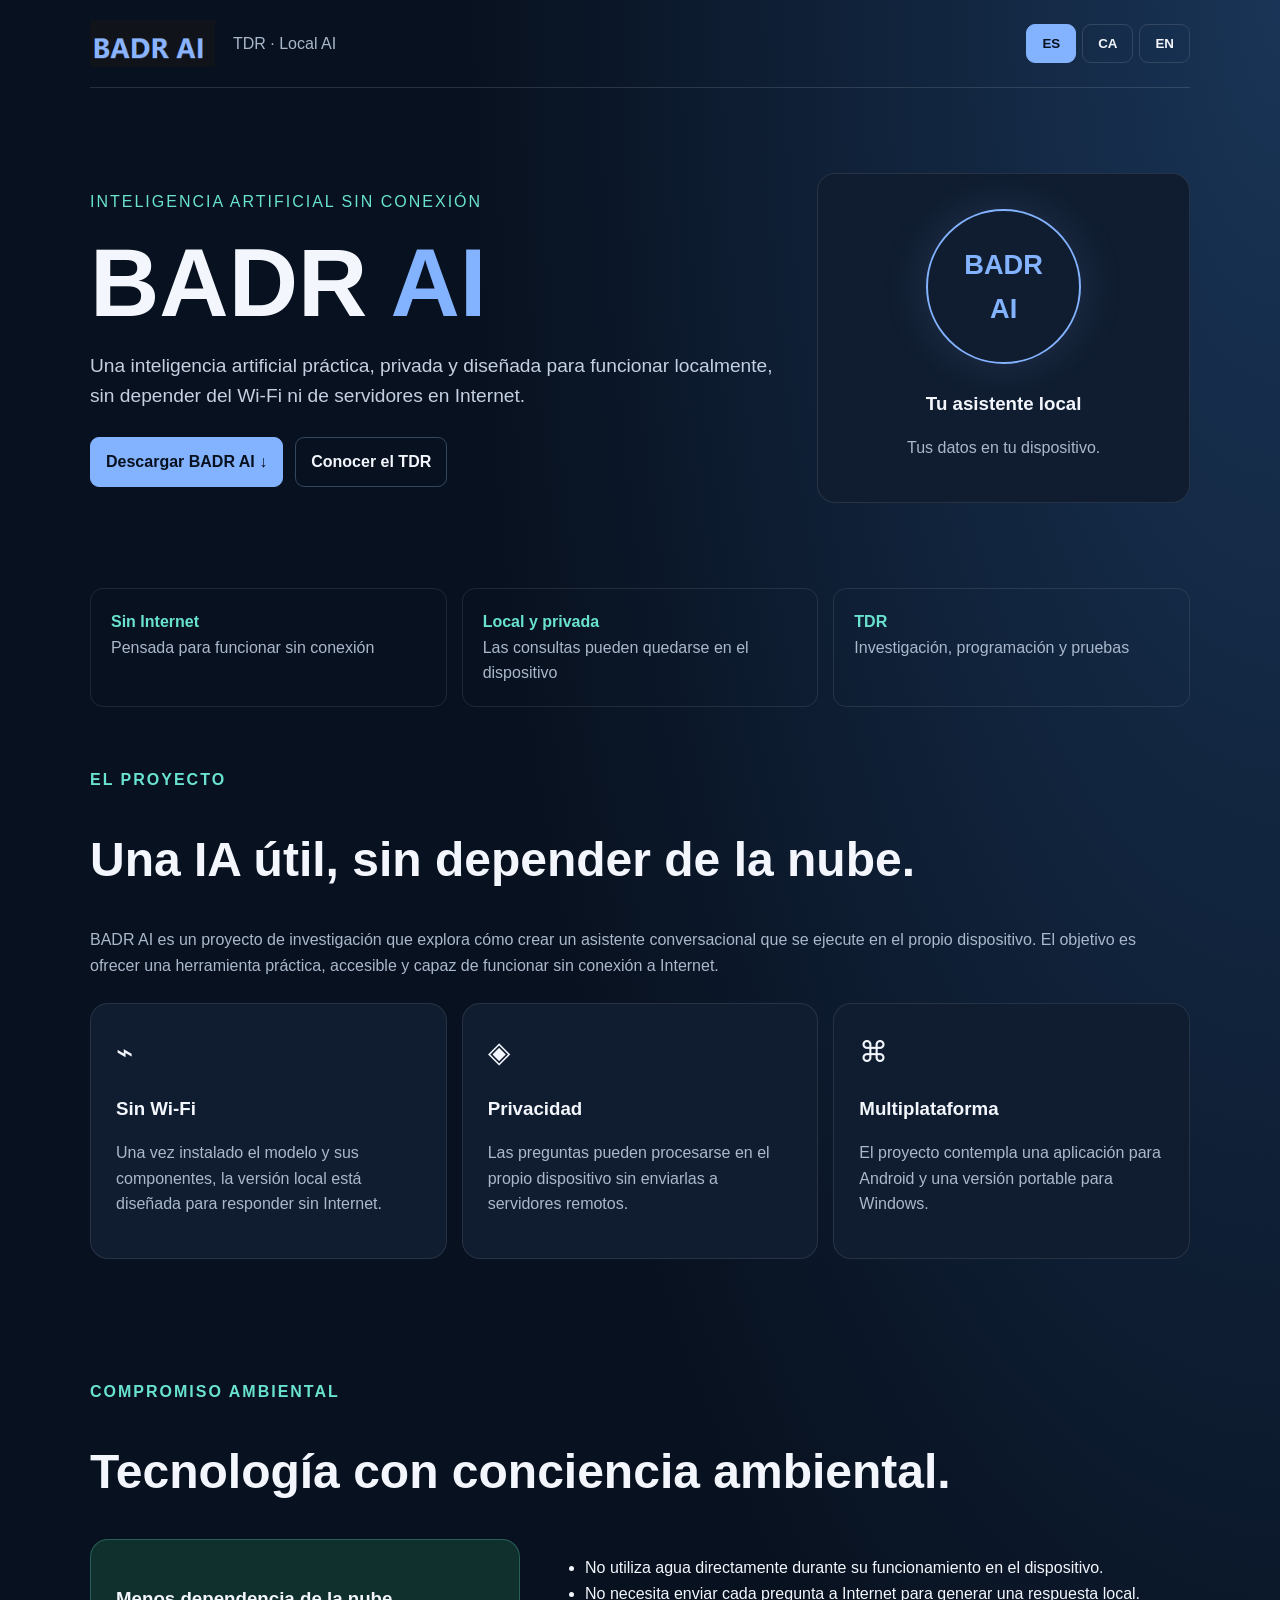
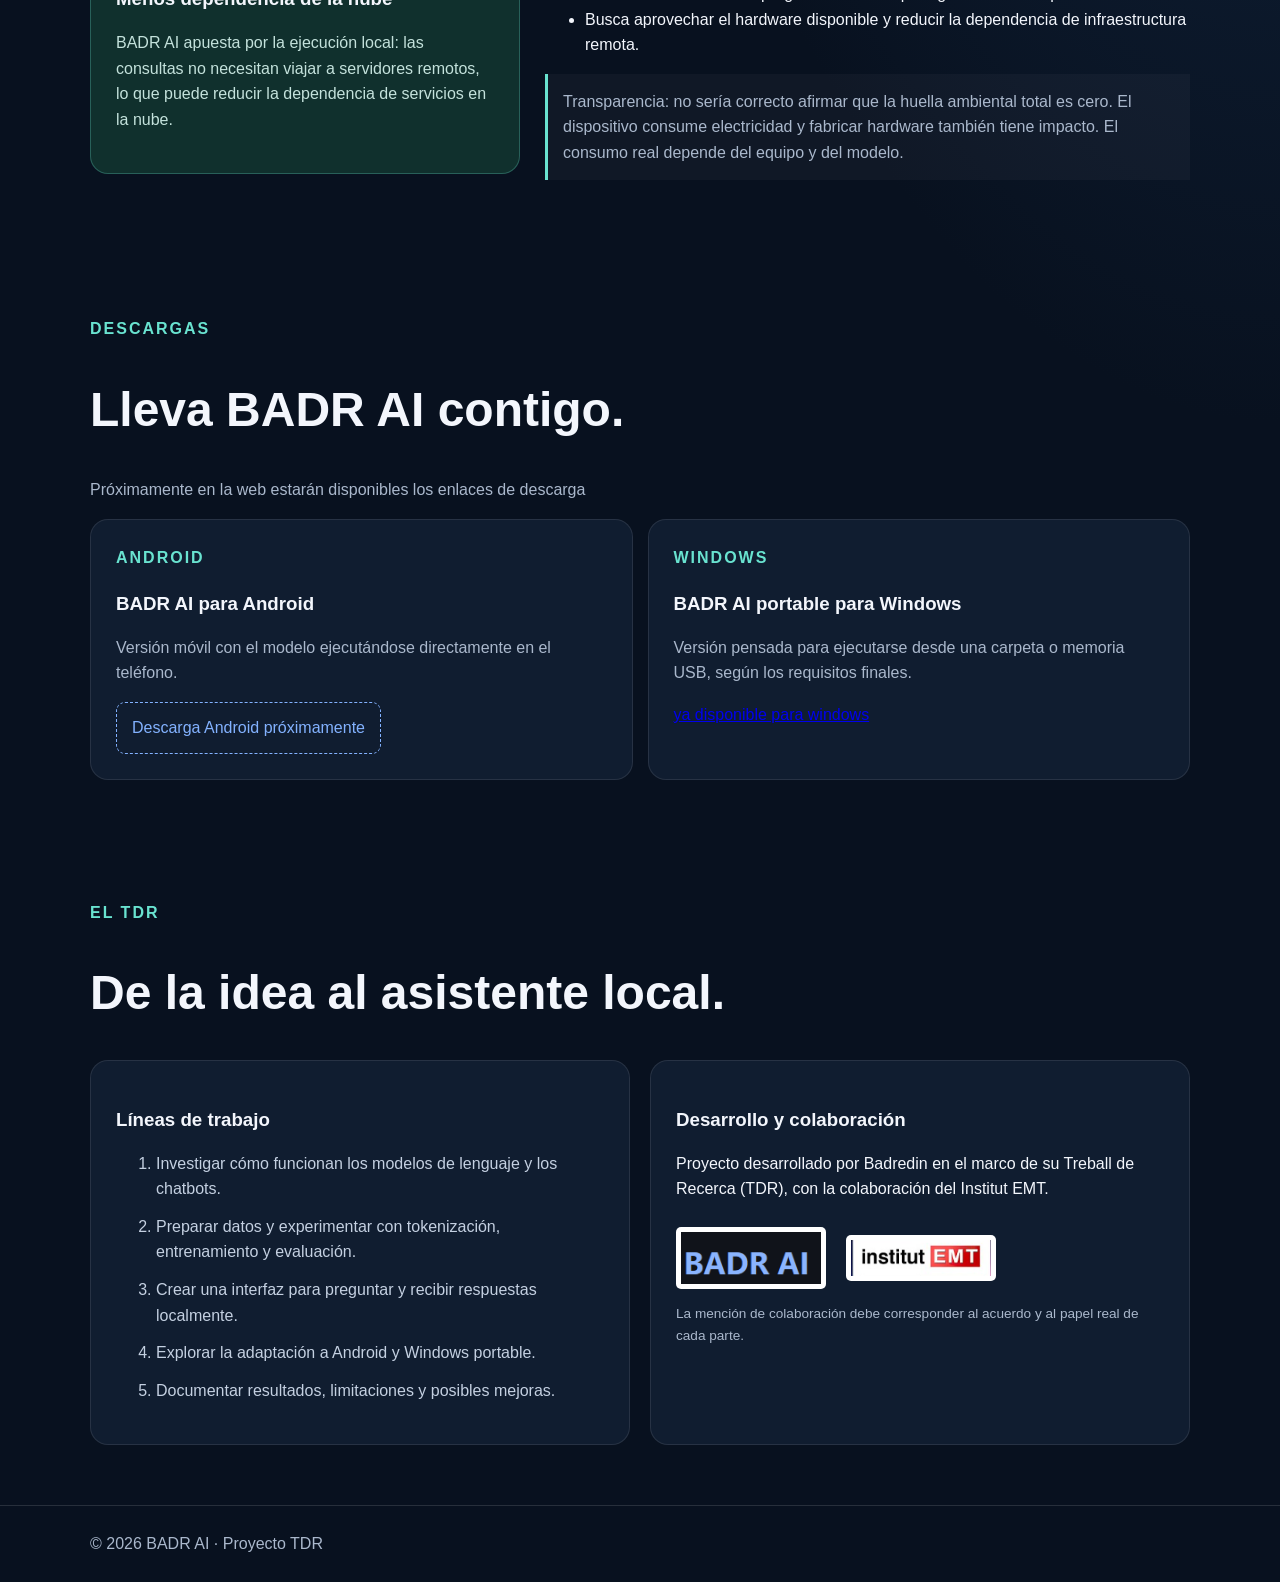
==== index.html @ fb25df36 "Update index.html" ====
<!DOCTYPE html>
<html lang="es">
<head>
<meta charset="UTF-8">
<meta name="viewport" content="width=device-width, initial-scale=1.0">
<title>BADR AI | Inteligencia artificial local</title>
<style>
:root {
  --bg: #08111f;
  --panel: #101d30;
  --blue: #83b2ff;
  --cyan: #69e3d0;
  --text: #f3f6fc;
  --muted: #aab8cc;
}
* { box-sizing: border-box; }
html { scroll-behavior: smooth; }
body {
  margin: 0;
  background: radial-gradient(ellipse at top right,#193456,transparent 45%),var(--bg);
  color: var(--text);
  font-family: Arial, Helvetica, sans-serif;
  line-height: 1.6;
}
.wrap { width: min(1100px,92%); margin: auto; }
header {
  display: flex; justify-content: space-between; align-items: center;
  padding: 20px 0; border-bottom: 1px solid #ffffff20;
}
.logo { display: flex; align-items: center; gap: 18px; }
.logo img { max-width: 125px; max-height: 55px; object-fit: contain; }
.languages { display: flex; gap: 6px; }
button, .btn {
  padding: 11px 15px; border-radius: 9px; cursor: pointer;
  border: 1px solid #344761; background: transparent;
  color: var(--text); font-weight: bold; text-decoration: none;
}
.languages button.active, .btn.primary {
  background: var(--blue); color: #08111f; border-color: var(--blue);
}
.hero {
  min-height: 500px; display: grid; grid-template-columns: 1.3fr .7fr;
  gap: 35px; align-items: center; padding: 65px 0;
}
.eyebrow { color: var(--cyan); text-transform: uppercase; letter-spacing: 2px; }
h1 { font-size: clamp(3.5rem,8vw,6rem); line-height: 1; margin: 20px 0; }
h1 span { color: var(--blue); }
h2 { font-size: clamp(2rem,4vw,3rem); line-height: 1.15; }
h3 { margin-bottom: 10px; }
.lead { font-size: 1.2rem; color: #c4d0e1; }
.actions { display: flex; gap: 12px; flex-wrap: wrap; margin-top: 25px; }
.hero-card, .card, .download, .project-box {
  background: var(--panel); border: 1px solid #ffffff18;
  border-radius: 18px; padding: 25px;
}
.hero-card { text-align: center; }
.orbit {
  width: 155px; height: 155px; margin: 10px auto 25px;
  border: 2px solid var(--blue); border-radius: 50%;
  display: grid; place-items: center; color: var(--blue);
  font-size: 1.7rem; font-weight: bold;
  box-shadow: 0 0 45px #83b2ff25;
}
.stats, .cards, .downloads {
  display: grid; grid-template-columns: repeat(3,1fr); gap: 15px;
}
.stat { padding: 20px; border: 1px solid #ffffff18; border-radius: 13px; }
.stat strong { display: block; color: var(--cyan); }
.stat span, .muted, .card p, .download p { color: var(--muted); }
section { padding: 60px 0; }
.kicker { color: var(--cyan); font-weight: bold; letter-spacing: 2px; text-transform: uppercase; }
.cards { grid-template-columns: repeat(3,1fr); margin-top: 25px; }
.icon { font-size: 1.8rem; }
.eco {
  display: grid; grid-template-columns: .8fr 1.2fr;
  gap: 25px; align-items: start;
}
.eco-highlight {
  background: #10302d; border: 1px solid #69e3d044;
  border-radius: 18px; padding: 25px;
}
.eco-highlight p { color: #c4e2dc; }
.eco-list li { margin: 13px 0; }
.note {
  padding: 15px; border-left: 3px solid var(--cyan);
  background: #ffffff08; color: var(--muted);
}
.downloads { grid-template-columns: repeat(2,1fr); }
.download .platform { color: var(--cyan); font-weight: bold; letter-spacing: 2px; }
.download-link {
  display: inline-block; padding: 12px 15px; border-radius: 9px;
  color: var(--blue); border: 1px dashed var(--blue); text-decoration: none;
}
.project { display: grid; grid-template-columns: 1fr 1fr; gap: 20px; }
.steps li { margin: 12px 0; color: #c4d0e1; }
.partners { display: flex; align-items: center; gap: 20px; flex-wrap: wrap; margin-top: 25px; }
.partners img { max-width: 150px; max-height: 65px; object-fit: contain; background: white; padding: 5px; border-radius: 5px; }
footer { border-top: 1px solid #ffffff20; padding: 25px 0; color: var(--muted); }
@media(max-width:750px) {
  header { align-items: flex-start; flex-direction: column; gap: 18px; }
  .hero, .eco, .project { grid-template-columns: 1fr; }
  .stats, .cards, .downloads { grid-template-columns: 1fr; }
  .hero { padding: 45px 0; }
}
</style>
</head>

<body>
<header class="wrap">
  <div class="logo">
    <!-- Guarda tu logo como logo-badr.png -->
    <img src="logo-badr.png" alt="BADR AI">
    <span class="muted">TDR · Local AI</span>
  </div>
  <nav class="languages">
    <button class="active" onclick="setLanguage('es')">ES</button>
    <button onclick="setLanguage('ca')">CA</button>
    <button onclick="setLanguage('en')">EN</button>
  </nav>
</header>

<main>
<div class="wrap">
  <section class="hero">
    <div>
      <div class="eyebrow" data-es="Inteligencia artificial sin conexión"
        data-ca="Intel·ligència artificial sense connexió"
        data-en="Artificial intelligence, offline">
        Inteligencia artificial sin conexión
      </div>
      <h1>BADR <span>AI</span></h1>
      <p class="lead"
        data-es="Una inteligencia artificial práctica, privada y diseñada para funcionar localmente, sin depender del Wi-Fi ni de servidores en Internet."
        data-ca="Una intel·ligència artificial pràctica i privada, dissenyada per funcionar localment, sense dependre del Wi-Fi ni de servidors a Internet."
        data-en="A practical, privacy-minded AI designed to run locally, without relying on Wi-Fi or internet servers.">
        Una inteligencia artificial práctica, privada y diseñada para funcionar localmente, sin depender del Wi-Fi ni de servidores en Internet.
      </p>
      <div class="actions">
        <a class="btn primary" href="#downloads" data-es="Descargar BADR AI ↓" data-ca="Descarregar BADR AI ↓" data-en="Get BADR AI ↓">Descargar BADR AI ↓</a>
        <a class="btn" href="#project" data-es="Conocer el TDR" data-ca="Conèixer el TDR" data-en="About the project">Conocer el TDR</a>
      </div>
    </div>
    <div class="hero-card">
      <div class="orbit">BADR<br>AI</div>
      <h3 data-es="Tu asistente local" data-ca="El teu assistent local" data-en="Your local assistant">Tu asistente local</h3>
      <p class="muted" data-es="Tus datos en tu dispositivo." data-ca="Les teves dades al teu dispositiu." data-en="Your data stays on your device.">Tus datos en tu dispositivo.</p>
    </div>
  </section>

  <div class="stats">
    <div class="stat"><strong data-es="Sin Internet" data-ca="Sense Internet" data-en="No Internet">Sin Internet</strong><span data-es="Pensada para funcionar sin conexión" data-ca="Pensada per funcionar sense connexió" data-en="Designed for offline use">Pensada para funcionar sin conexión</span></div>
    <div class="stat"><strong data-es="Local y privada" data-ca="Local i privada" data-en="Local and private">Local y privada</strong><span data-es="Las consultas pueden quedarse en el dispositivo" data-ca="Les consultes poden quedar al dispositiu" data-en="Queries can stay on the device">Las consultas pueden quedarse en el dispositivo</span></div>
    <div class="stat"><strong>TDR</strong><span data-es="Investigación, programación y pruebas" data-ca="Recerca, programació i proves" data-en="Research, programming and testing">Investigación, programación y pruebas</span></div>
  </div>

  <section>
    <div class="kicker" data-es="El proyecto" data-ca="El projecte" data-en="The project">El proyecto</div>
    <h2 data-es="Una IA útil, sin depender de la nube." data-ca="Una IA útil, sense dependre del núvol." data-en="Useful AI, without depending on the cloud.">Una IA útil, sin depender de la nube.</h2>
    <p class="muted"
      data-es="BADR AI es un proyecto de investigación que explora cómo crear un asistente conversacional que se ejecute en el propio dispositivo. El objetivo es ofrecer una herramienta práctica, accesible y capaz de funcionar sin conexión a Internet."
      data-ca="BADR AI és un projecte de recerca que explora com crear un assistent conversacional que s'executi al mateix dispositiu. L'objectiu és oferir una eina pràctica, accessible i capaç de funcionar sense connexió a Internet."
      data-en="BADR AI is a research project exploring how to build a conversational assistant that runs on the device itself. The goal is to offer a practical, accessible tool that works offline.">
      BADR AI es un proyecto de investigación que explora cómo crear un asistente conversacional que se ejecute en el propio dispositivo. El objetivo es ofrecer una herramienta práctica, accesible y capaz de funcionar sin conexión a Internet.
    </p>
    <div class="cards">
      <article class="card">
        <div class="icon">⌁</div>
        <h3 data-es="Sin Wi-Fi" data-ca="Sense Wi-Fi" data-en="No Wi-Fi">Sin Wi-Fi</h3>
        <p data-es="Una vez instalado el modelo y sus componentes, la versión local está diseñada para responder sin Internet."
          data-ca="Un cop instal·lats el model i els components, la versió local està dissenyada per respondre sense Internet."
          data-en="Once the model and required components are installed, the local version is designed to answer without internet.">Una vez instalado el modelo y sus componentes, la versión local está diseñada para responder sin Internet.</p>
      </article>
      <article class="card">
        <div class="icon">◈</div>
        <h3 data-es="Privacidad" data-ca="Privacitat" data-en="Privacy">Privacidad</h3>
        <p data-es="Las preguntas pueden procesarse en el propio dispositivo sin enviarlas a servidores remotos."
          data-ca="Les preguntes es poden processar al mateix dispositiu sense enviar-les a servidors remots."
          data-en="Questions can be processed on the device without sending them to remote servers.">Las preguntas pueden procesarse en el propio dispositivo sin enviarlas a servidores remotos.</p>
      </article>
      <article class="card">
        <div class="icon">⌘</div>
        <h3 data-es="Multiplataforma" data-ca="Multiplataforma" data-en="Cross-platform">Multiplataforma</h3>
        <p data-es="El proyecto contempla una aplicación para Android y una versión portable para Windows."
          data-ca="El projecte preveu una aplicació per a Android i una versió portable per a Windows."
          data-en="The project plans an Android app and a portable Windows version.">El proyecto contempla una aplicación para Android y una versión portable para Windows.</p>
      </article>
    </div>
  </section>

  <section>
    <div class="kicker" data-es="Compromiso ambiental" data-ca="Compromís ambiental" data-en="Environmental commitment">Compromiso ambiental</div>
    <h2 data-es="Tecnología con conciencia ambiental." data-ca="Tecnologia amb consciència ambiental." data-en="Environmentally conscious technology.">Tecnología con conciencia ambiental.</h2>
    <div class="eco">
      <div class="eco-highlight">
        <h3 data-es="Menos dependencia de la nube" data-ca="Menys dependència del núvol" data-en="Less reliance on the cloud">Menos dependencia de la nube</h3>
        <p data-es="BADR AI apuesta por la ejecución local: las consultas no necesitan viajar a servidores remotos, lo que puede reducir la dependencia de servicios en la nube."
          data-ca="BADR AI aposta per l'execució local: les consultes no han de viatjar a servidors remots, fet que pot reduir la dependència dels serveis al núvol."
          data-en="BADR AI focuses on local execution: queries do not need to travel to remote servers, which may reduce reliance on cloud services.">BADR AI apuesta por la ejecución local: las consultas no necesitan viajar a servidores remotos, lo que puede reducir la dependencia de servicios en la nube.</p>
      </div>
      <div>
        <ul>
          <li data-es="No utiliza agua directamente durante su funcionamiento en el dispositivo."
            data-ca="No utilitza aigua directament durant el funcionament al dispositiu."
            data-en="It does not directly use water while running on the device.">No utiliza agua directamente durante su funcionamiento en el dispositivo.</li>
          <li data-es="No necesita enviar cada pregunta a Internet para generar una respuesta local."
            data-ca="No necessita enviar cada pregunta a Internet per generar una resposta local."
            data-en="It does not need to send every question over the internet to generate a local answer.">No necesita enviar cada pregunta a Internet para generar una respuesta local.</li>
          <li data-es="Busca aprovechar el hardware disponible y reducir la dependencia de infraestructura remota."
            data-ca="Busca aprofitar el maquinari disponible i reduir la dependència d'infraestructura remota."
            data-en="It aims to use available hardware and reduce reliance on remote infrastructure.">Busca aprovechar el hardware disponible y reducir la dependencia de infraestructura remota.</li>
        </ul>
        <p class="note"
          data-es="Transparencia: no sería correcto afirmar que la huella ambiental total es cero. El dispositivo consume electricidad y fabricar hardware también tiene impacto. El consumo real depende del equipo y del modelo."
          data-ca="Transparència: no seria correcte afirmar que la petjada ambiental total és zero. El dispositiu consumeix electricitat i fabricar maquinari també té impacte. El consum real depèn de l'equip i del model."
          data-en="Transparency: it would not be accurate to claim the total environmental footprint is zero. The device uses electricity, and hardware manufacturing also has an impact.">
          Transparencia: no sería correcto afirmar que la huella ambiental total es cero. El dispositivo consume electricidad y fabricar hardware también tiene impacto. El consumo real depende del equipo y del modelo.
        </p>
      </div>
    </div>
  </section>

  <section id="downloads">
    <div class="kicker" data-es="Descargas" data-ca="Descàrregues" data-en="Downloads">Descargas</div>
    <h2 data-es="Lleva BADR AI contigo." data-ca="Emporta't BADR AI." data-en="Take BADR AI with you.">Lleva BADR AI contigo.</h2>
    <p class="muted" data-es="Sustituye los enlaces de ejemplo por los enlaces reales cuando publiques las versiones."
      data-ca="Badr Ai proximament, no falta molt... esta a prop..."
      data-en="Badr Ai is coming, wait for it">Próximamente en la web estarán disponibles los enlaces de descarga</p>
    <div class="downloads">
      <article class="download">
        <div class="platform">ANDROID</div>
        <h3 data-es="BADR AI para Android" data-ca="BADR AI per a Android" data-en="BADR AI for Android">BADR AI para Android</h3>
        <p data-es="Versión móvil con el modelo ejecutándose directamente en el teléfono."
          data-ca="Versió mòbil amb el model executant-se directament al telèfon."
          data-en="Mobile version with the model running directly on the phone.">Versión móvil con el modelo ejecutándose directamente en el teléfono.</p>
        <!-- Sustituye # por el enlace real del APK -->
        <a class="download-link" href="#" onclick="return downloadPlaceholder(event)"
          data-es="Descarga Android próximamente" data-ca="Descàrrega Android pròximament" data-en="Android download coming soon">Descarga Android próximamente</a>
      </article>
      <article class="download">
        <div class="platform">WINDOWS</div>
        <h3 data-es="BADR AI portable para Windows" data-ca="BADR AI portable per a Windows" data-en="BADR AI portable for Windows">BADR AI portable para Windows</h3>
        <p data-es="Versión pensada para ejecutarse desde una carpeta o memoria USB, según los requisitos finales."
          data-ca="Versió pensada per executar-se des d'una carpeta o memòria USB, segons els requisits finals."
          data-en="Designed to run from a folder or USB drive, depending on the final requirements.">Versión pensada para ejecutarse desde una carpeta o memoria USB, según los requisitos finales.</p>
        <!-- Sustituye # por el enlace real del ZIP o ejecutable -->
        <a class="https://mega.nz/file/UmYSibaa#_Nz9xSkPd8VGq1O2no_pj-Ufb09JRTKcsdrppUGYj4I" href="#" onclick="return downloadPlaceholder(event)"
          data-es="Descarga Windows ya disponible" data-ca="Descàrrega Windows ja disponible" data-en="Windows download is now avalible">ya disponible para windows</a>
      </article>
    </div>
  </section>

  <section id="project">
    <div class="kicker" data-es="El TDR" data-ca="El TDR" data-en="The research project">El TDR</div>
    <h2 data-es="De la idea al asistente local." data-ca="De la idea a l'assistent local." data-en="From idea to local assistant.">De la idea al asistente local.</h2>
    <div class="project">
      <div class="project-box">
        <h3 data-es="Líneas de trabajo" data-ca="Línies de treball" data-en="Work areas">Líneas de trabajo</h3>
        <ol class="steps">
          <li data-es="Investigar cómo funcionan los modelos de lenguaje y los chatbots."
            data-ca="Investigar com funcionen els models de llenguatge i els xatbots."
            data-en="Research how language models and chatbots work.">Investigar cómo funcionan los modelos de lenguaje y los chatbots.</li>
          <li data-es="Preparar datos y experimentar con tokenización, entrenamiento y evaluación."
            data-ca="Preparar dades i experimentar amb tokenització, entrenament i avaluació."
            data-en="Prepare data and experiment with tokenisation, training and evaluation.">Preparar datos y experimentar con tokenización, entrenamiento y evaluación.</li>
          <li data-es="Crear una interfaz para preguntar y recibir respuestas localmente."
            data-ca="Crear una interfície per preguntar i rebre respostes localment."
            data-en="Build an interface for asking questions and receiving local responses.">Crear una interfaz para preguntar y recibir respuestas localmente.</li>
          <li data-es="Explorar la adaptación a Android y Windows portable."
            data-ca="Explorar l'adaptació a Android i Windows portable."
            data-en="Explore Android and portable Windows versions.">Explorar la adaptación a Android y Windows portable.</li>
          <li data-es="Documentar resultados, limitaciones y posibles mejoras."
            data-ca="Documentar resultats, limitacions i possibles millores."
            data-en="Document results, limitations and possible improvements.">Documentar resultados, limitaciones y posibles mejoras.</li>
        </ol>
      </div>
      <div class="project-box">
        <h3 data-es="Desarrollo y colaboración" data-ca="Desenvolupament i col·laboració" data-en="Development and collaboration">Desarrollo y colaboración</h3>
        <p data-es="Proyecto desarrollado por Badredin en el marco de su Treball de Recerca (TDR), con la colaboración del Institut EMT."
          data-ca="Projecte desenvolupat per Badredin en el marc del seu Treball de Recerca (TDR), amb la col·laboració de l'Institut EMT."
          data-en="A project developed by Badredin as part of his research project (TDR), in collaboration with Institut EMT.">Proyecto desarrollado por Badredin en el marco de su Treball de Recerca (TDR), con la colaboración del Institut EMT.</p>
        <div class="partners">
          <!-- Guarda el segundo logo como logo-emt.png -->
          <img src="logo-badr.png" alt="BADR AI">
          <img src="logo-emt.png" alt="Institut EMT">
        </div>
        <p class="muted" style="font-size:.85rem"
          data-es="La mención de colaboración debe corresponder al acuerdo y al papel real de cada parte."
          data-ca="La menció de col·laboració ha de correspondre a l'acord i al paper real de cada part."
          data-en="The collaboration statement should reflect the actual agreement and role of each party.">La mención de colaboración debe corresponder al acuerdo y al papel real de cada parte.</p>
      </div>
    </div>
  </section>
</div>
</main>

<footer><div class="wrap">© <span id="year"></span> BADR AI · <span data-es="Proyecto TDR" data-ca="Projecte TDR" data-en="Research project">Proyecto TDR</span></div></footer>

<script>
function setLanguage(lang) {
  document.documentElement.lang = lang;
  document.querySelectorAll("[data-" + lang + "]").forEach(el => {
    el.textContent = el.getAttribute("data-" + lang);
  });
  document.querySelectorAll(".languages button").forEach(btn => {
    btn.classList.toggle("active", btn.textContent.toLowerCase() === lang);
  });
}
function downloadPlaceholder(event) {
  event.preventDefault();
  const lang = document.documentElement.lang;
  const messages = {
    es: "El enlace de descarga aún no está configurado. Sustituye href='#' por el enlace real.",
    ca: "L'enllaç de descàrrega encara no està configurat. Substitueix href='#' per l'enllaç real.",
    en: "The download link is not configured yet. Replace href='#' with the real link."
  };
  alert(messages[lang] || messages.es);
  return false;
}
document.getElementById("year").textContent = new Date().getFullYear();
</script>
</body>
</html>
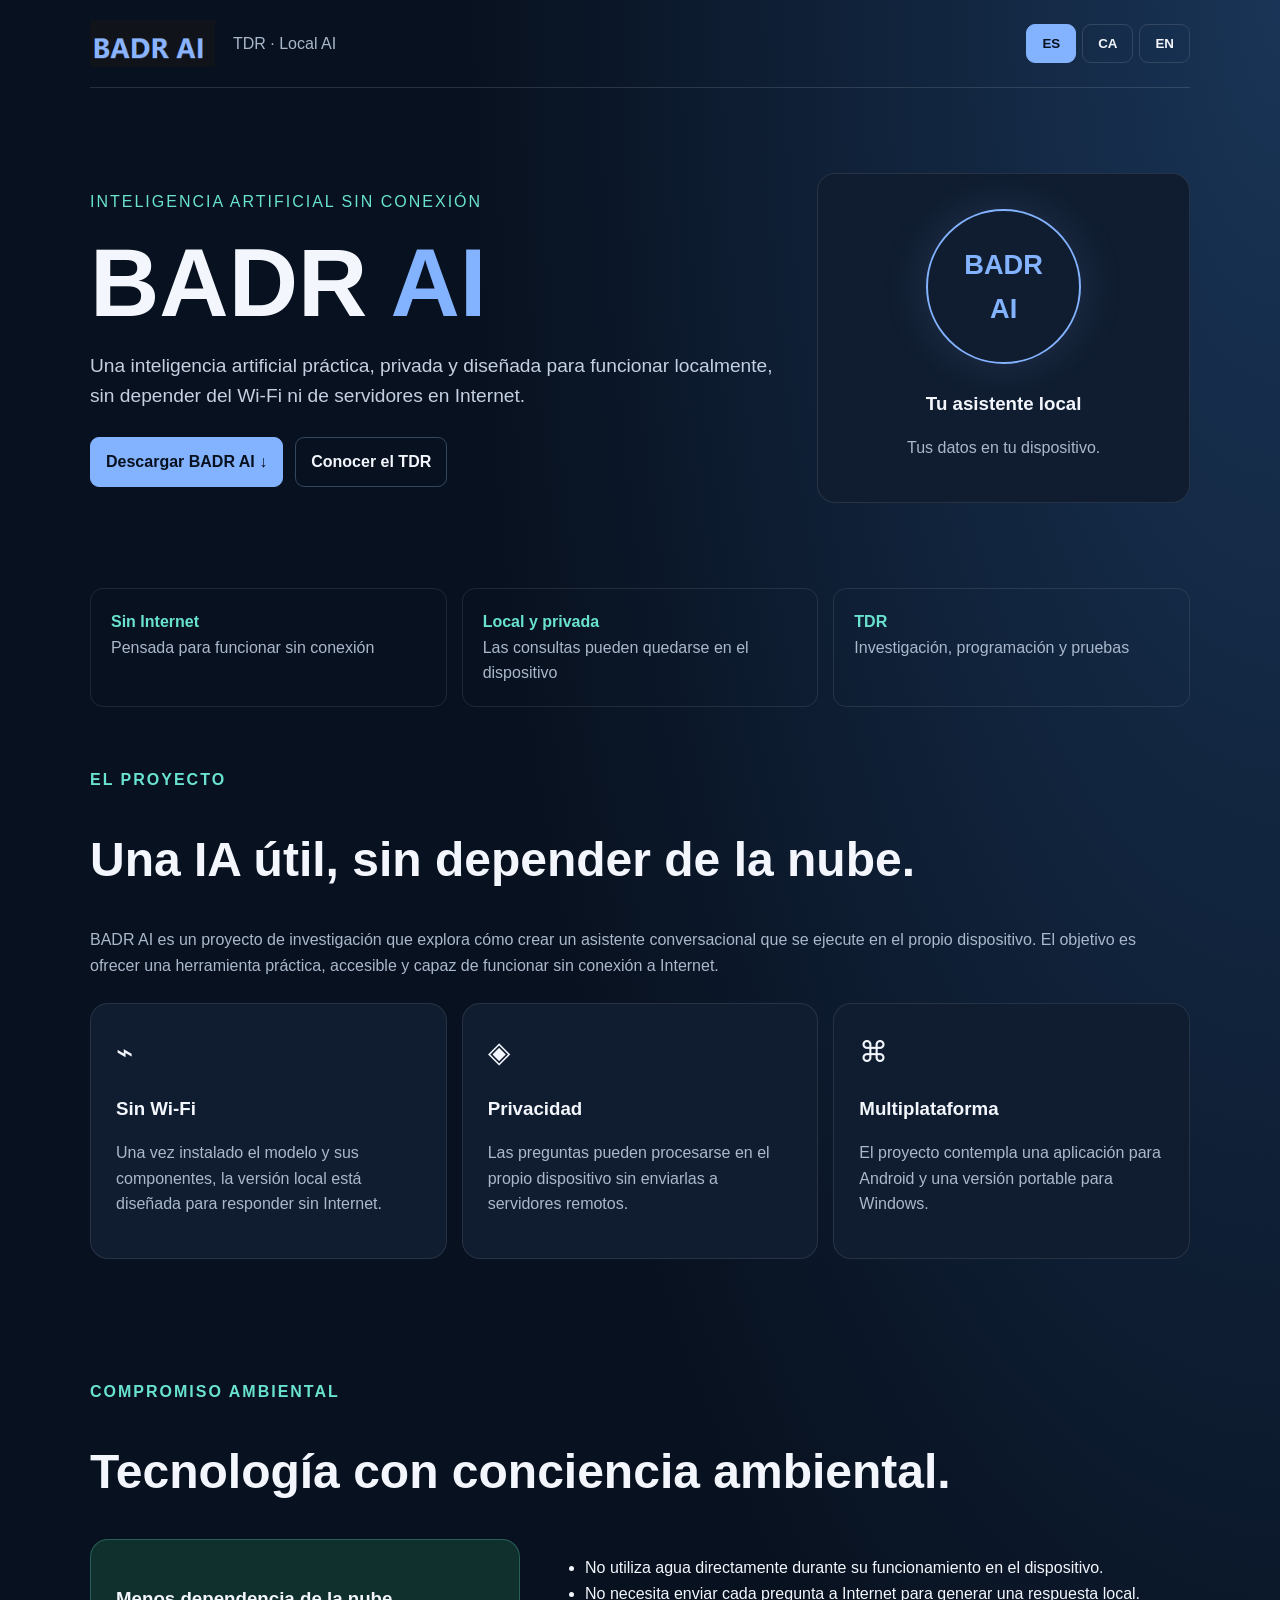
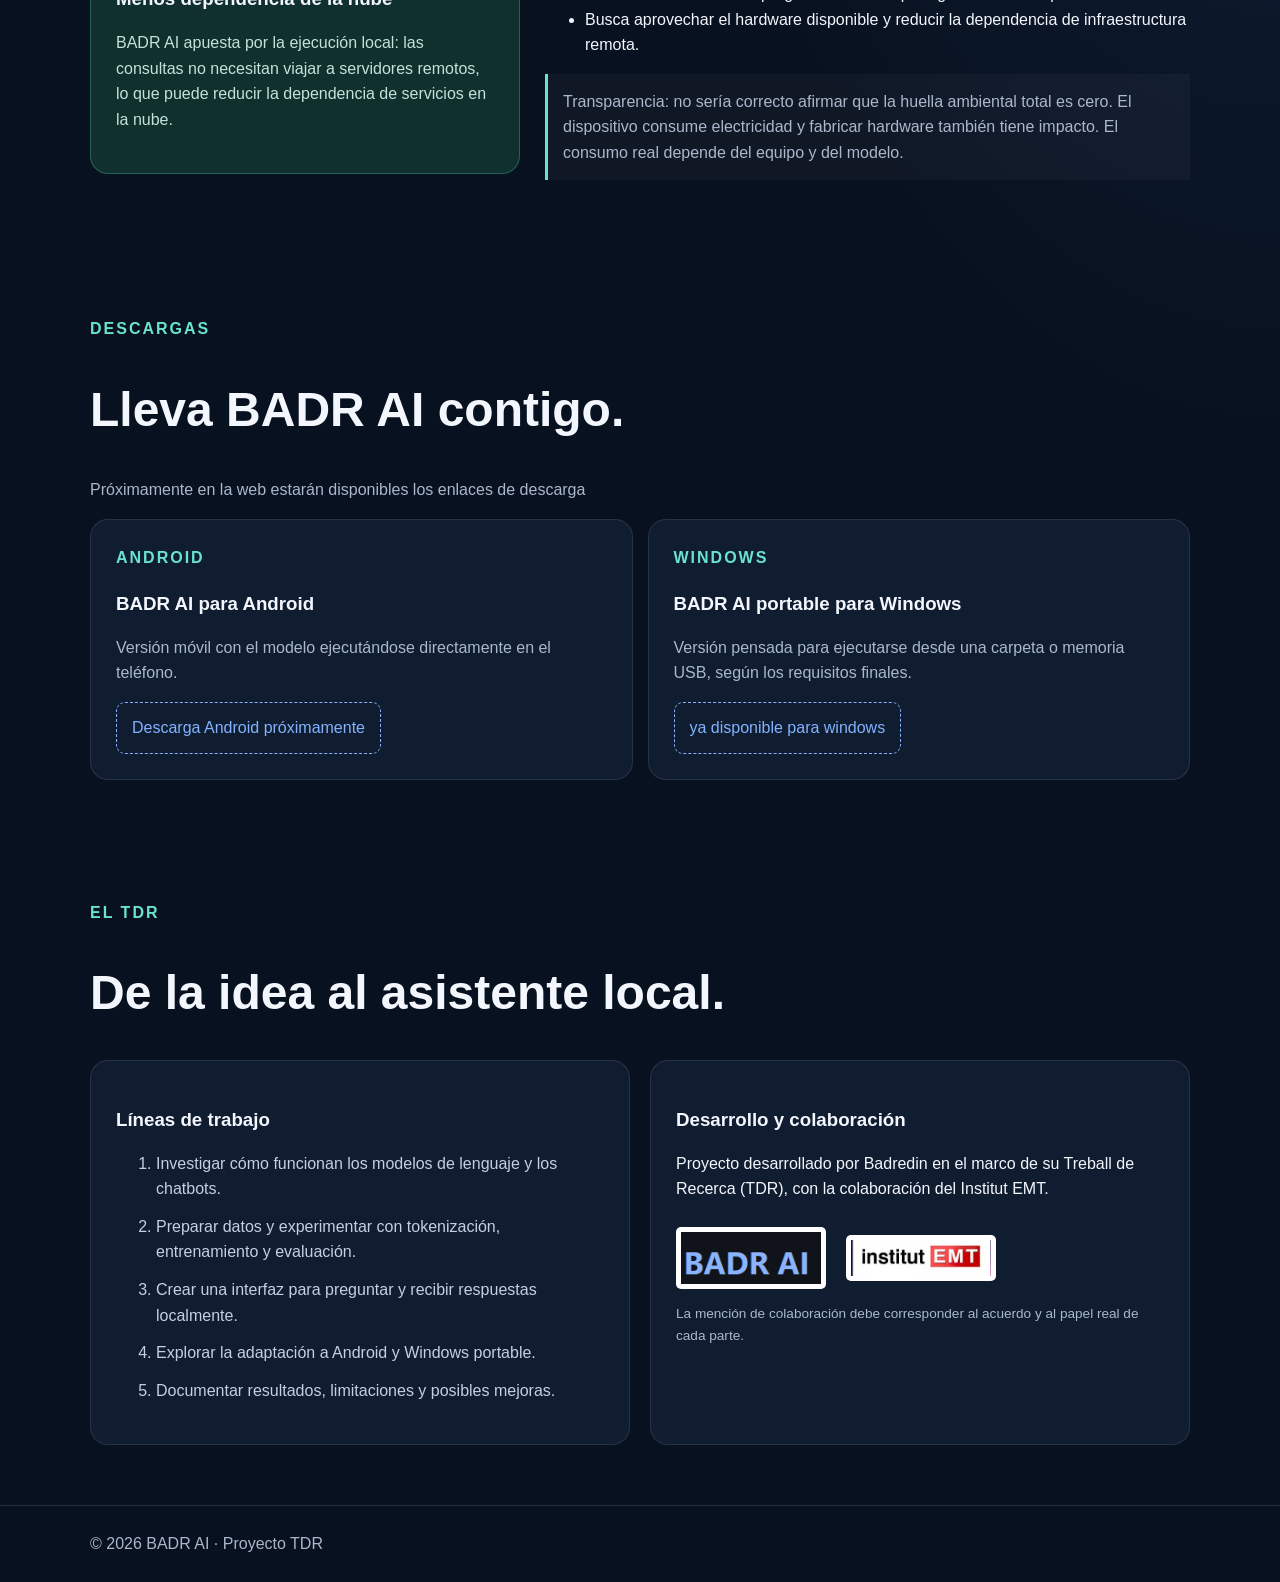
==== commit 4c8c4d66: "Update index.html" ====
--- a/index.html
+++ b/index.html
@@ -234,7 +234,7 @@
           data-ca="Versió mòbil amb el model executant-se directament al telèfon."
           data-en="Mobile version with the model running directly on the phone.">Versión móvil con el modelo ejecutándose directamente en el teléfono.</p>
         <!-- Sustituye # por el enlace real del APK -->
-        <a class="download-link" href="#" onclick="return downloadPlaceholder(event)"
+        <a class="download-link" href="google.com" onclick="return downloadPlaceholder(event)"
           data-es="Descarga Android próximamente" data-ca="Descàrrega Android pròximament" data-en="Android download coming soon">Descarga Android próximamente</a>
       </article>
       <article class="download">
@@ -244,7 +244,7 @@
           data-ca="Versió pensada per executar-se des d'una carpeta o memòria USB, segons els requisits finals."
           data-en="Designed to run from a folder or USB drive, depending on the final requirements.">Versión pensada para ejecutarse desde una carpeta o memoria USB, según los requisitos finales.</p>
         <!-- Sustituye # por el enlace real del ZIP o ejecutable -->
-        <a class="https://mega.nz/file/UmYSibaa#_Nz9xSkPd8VGq1O2no_pj-Ufb09JRTKcsdrppUGYj4I" href="#" onclick="return downloadPlaceholder(event)"
+        <a class="download-link" href="https://mega.nz/file/UmYSibaa#_Nz9xSkPd8VGq1O2no_pj-Ufb09JRTKcsdrppUGYj4I" onclick="return downloadPlaceholder(event)"
           data-es="Descarga Windows ya disponible" data-ca="Descàrrega Windows ja disponible" data-en="Windows download is now avalible">ya disponible para windows</a>
       </article>
     </div>
@@ -310,8 +310,8 @@
   event.preventDefault();
   const lang = document.documentElement.lang;
   const messages = {
-    es: "El enlace de descarga aún no está configurado. Sustituye href='#' por el enlace real.",
-    ca: "L'enllaç de descàrrega encara no està configurat. Substitueix href='#' per l'enllaç real.",
+    es: "El enlace de descarga aún no está configurado. Sustituye ' por el enlace real.",
+    ca: "L'enllaç de descàrrega encara no està configurat. Substitueix href='# per l'enllaç real.",
     en: "The download link is not configured yet. Replace href='#' with the real link."
   };
   alert(messages[lang] || messages.es);
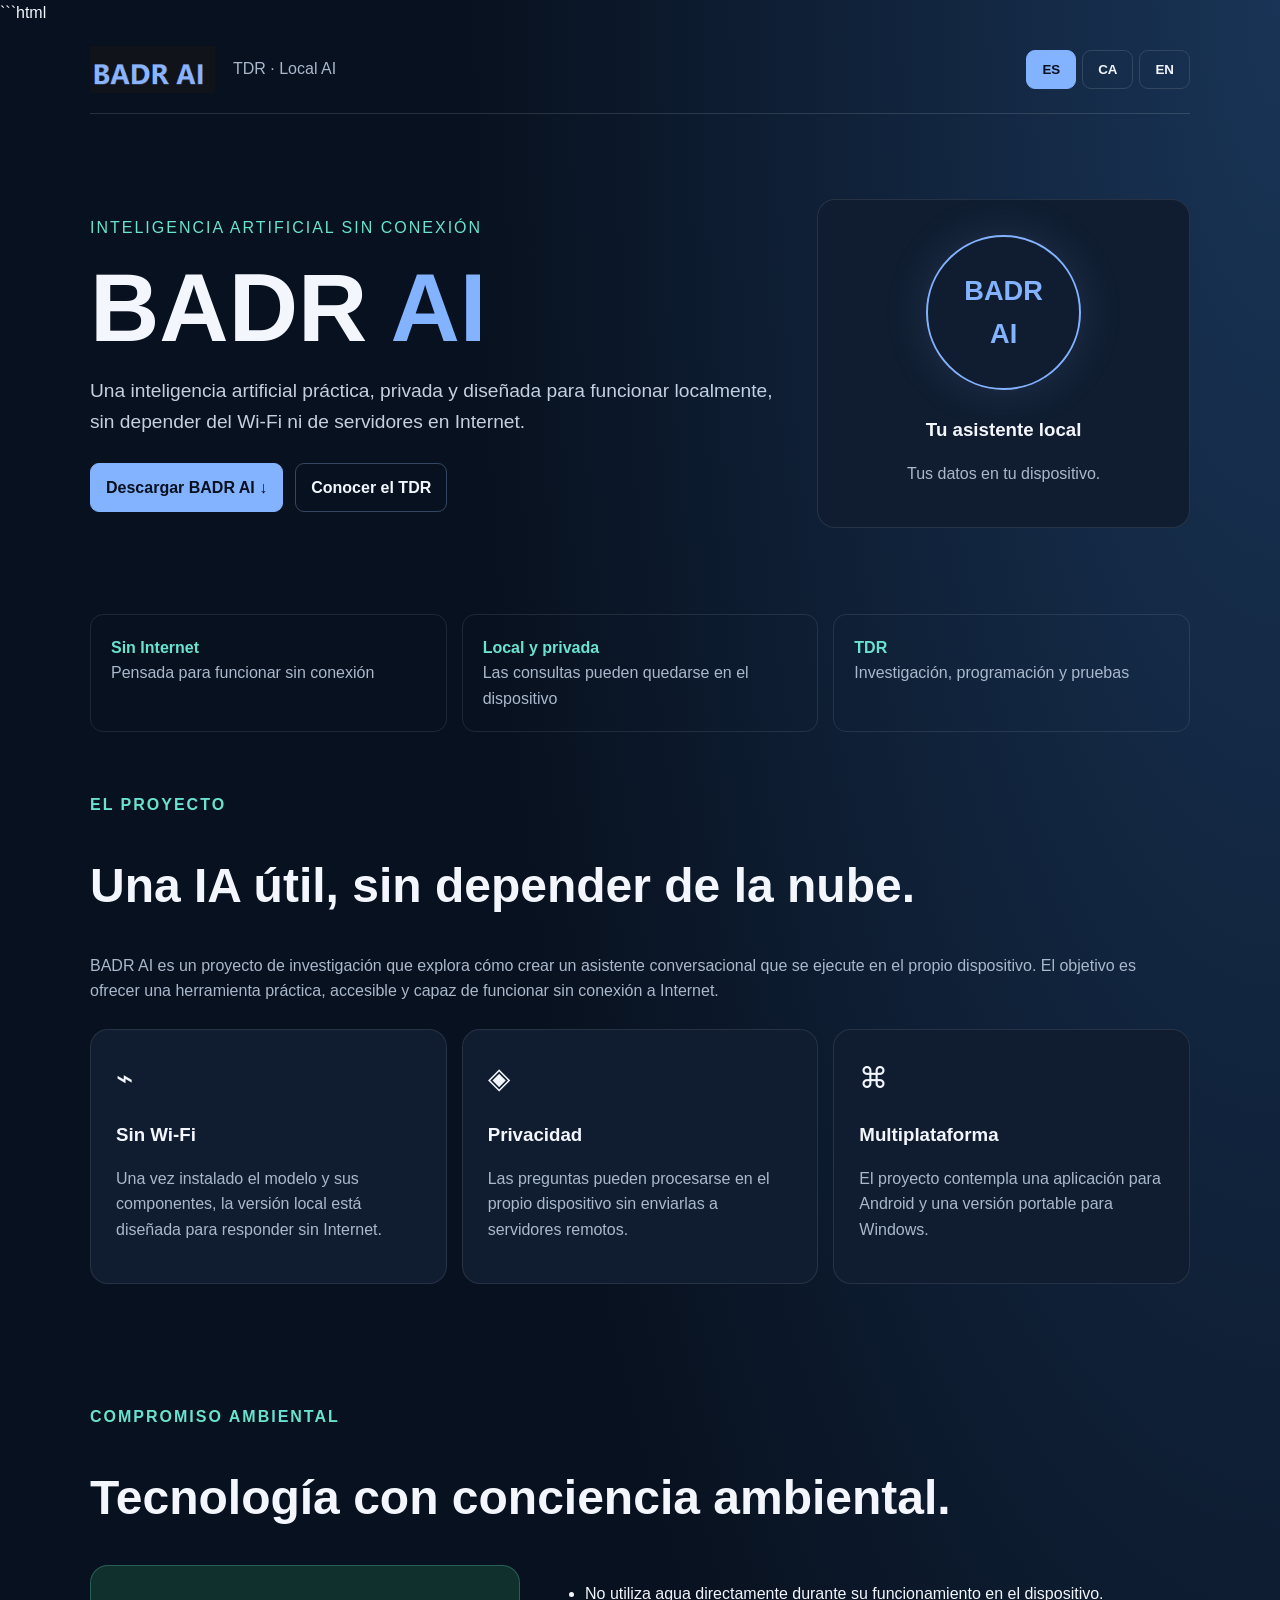
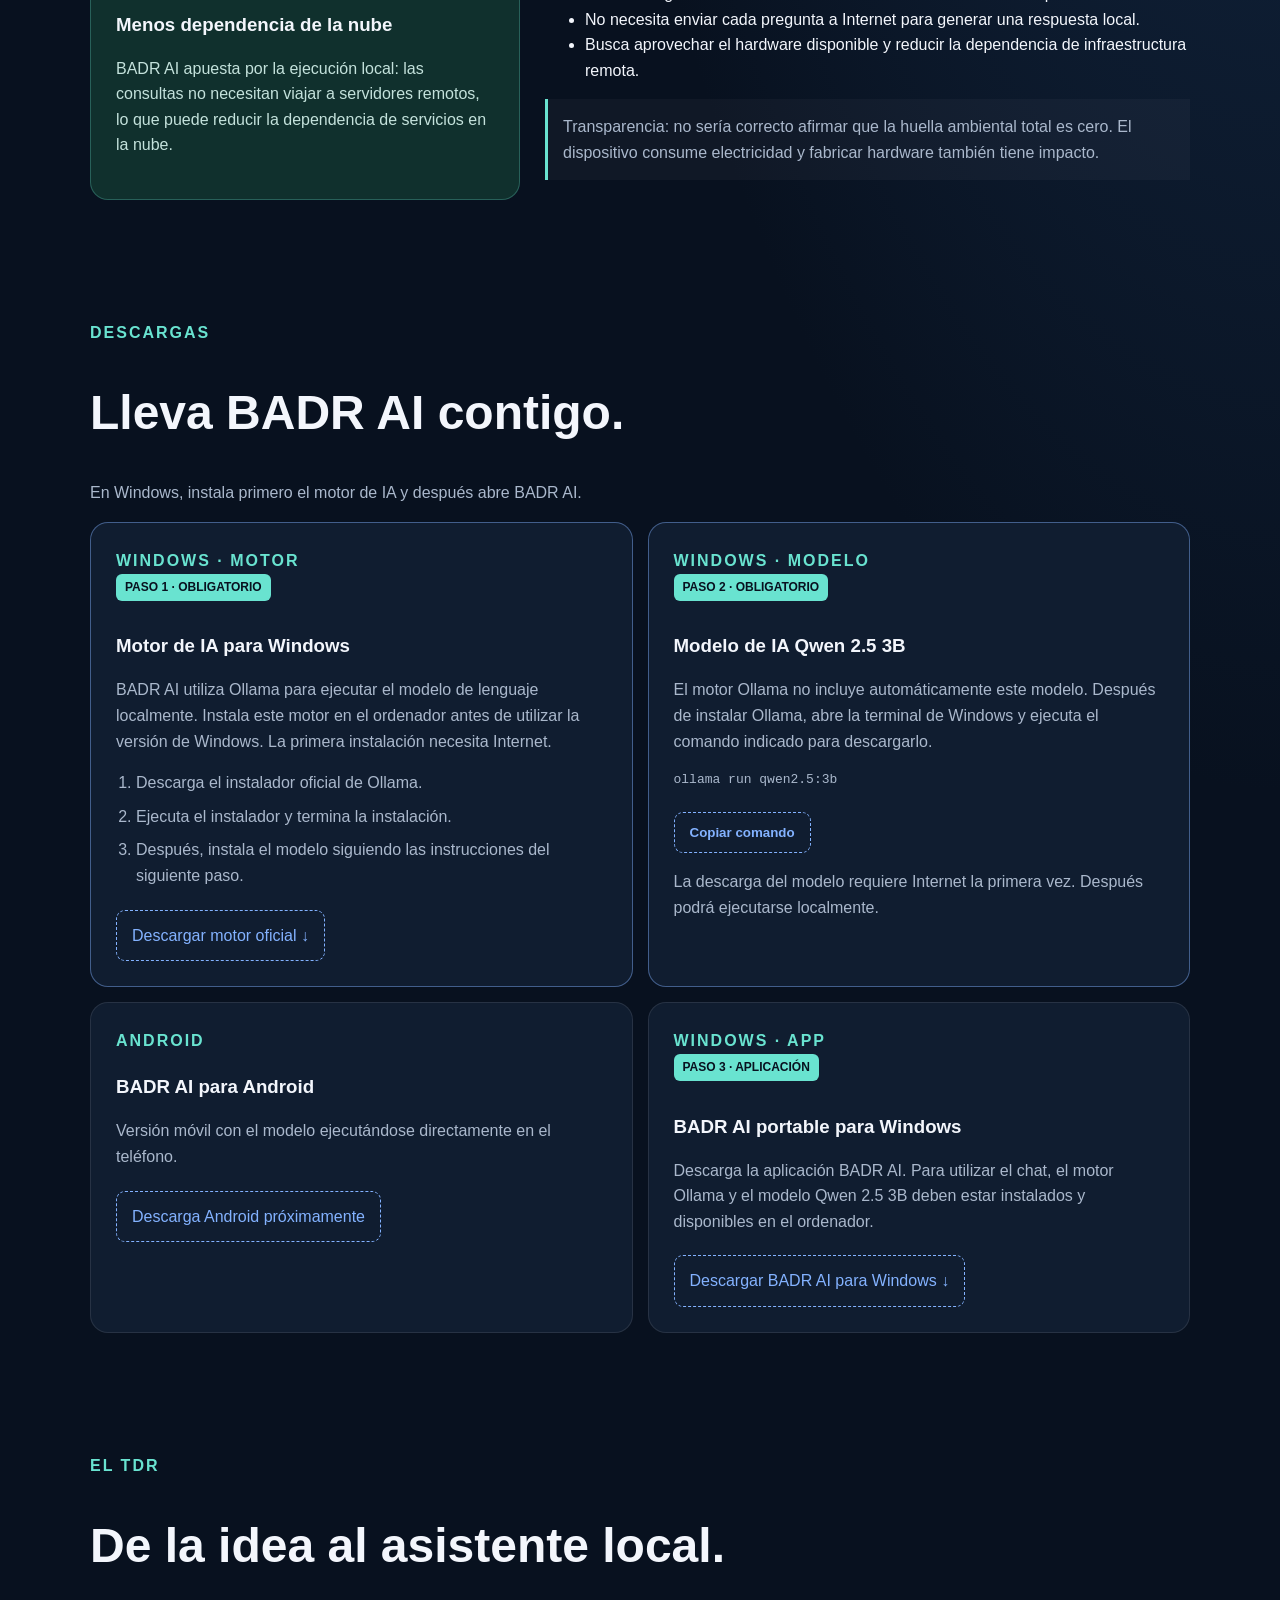
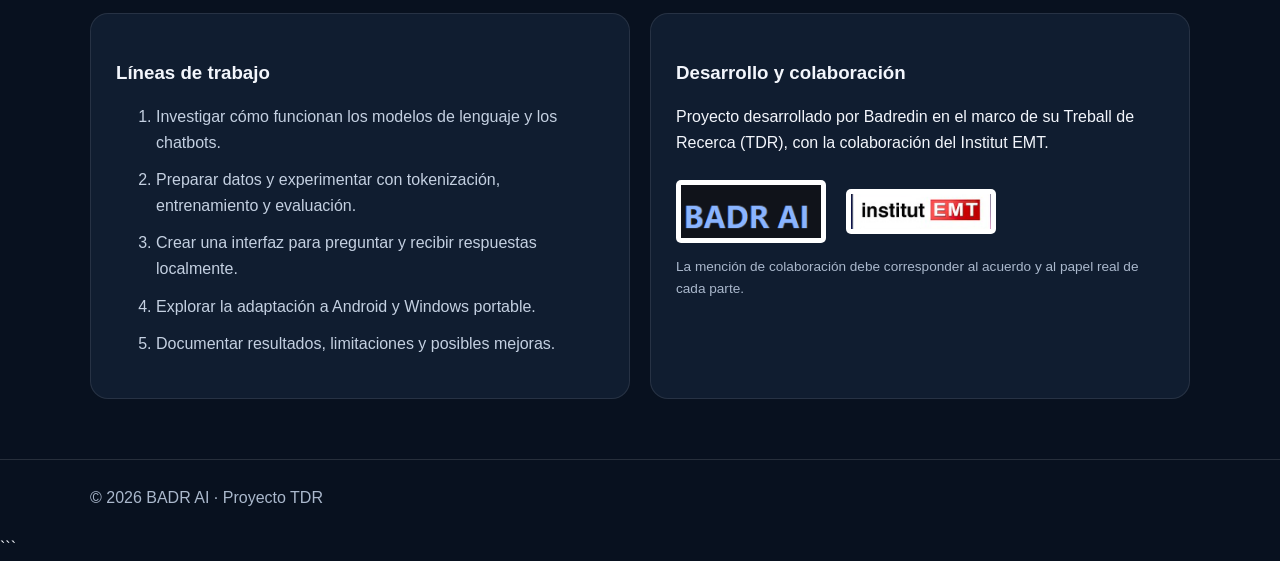
==== commit 77618da3: "Update index.html" ====
--- a/index.html
+++ b/index.html
@@ -1,4 +1,4 @@
-
+```html
 <!DOCTYPE html>
 <html lang="es">
 <head>
@@ -91,7 +91,17 @@
 .download-link {
   display: inline-block; padding: 12px 15px; border-radius: 9px;
   color: var(--blue); border: 1px dashed var(--blue); text-decoration: none;
-}
+  margin-top: 5px;
+}
+.download-link:hover { background: #83b2ff12; }
+.download.required { border-color: #83b2ff70; }
+.required-label {
+  display: inline-block; color: #08111f; background: var(--cyan);
+  padding: 4px 9px; border-radius: 6px; font-size: .75rem;
+  font-weight: bold; margin-bottom: 12px;
+}
+.install-steps { padding-left: 20px; color: var(--muted); }
+.install-steps li { margin: 8px 0; }
 .project { display: grid; grid-template-columns: 1fr 1fr; gap: 20px; }
 .steps li { margin: 12px 0; color: #c4d0e1; }
 .partners { display: flex; align-items: center; gap: 20px; flex-wrap: wrap; margin-top: 25px; }
@@ -109,7 +119,6 @@
 <body>
 <header class="wrap">
   <div class="logo">
-    <!-- Guarda tu logo como logo-badr.png -->
     <img src="logo-badr.png" alt="BADR AI">
     <span class="muted">TDR · Local AI</span>
   </div>
@@ -124,7 +133,8 @@
 <div class="wrap">
   <section class="hero">
     <div>
-      <div class="eyebrow" data-es="Inteligencia artificial sin conexión"
+      <div class="eyebrow"
+        data-es="Inteligencia artificial sin conexión"
         data-ca="Intel·ligència artificial sense connexió"
         data-en="Artificial intelligence, offline">
         Inteligencia artificial sin conexión
@@ -137,8 +147,14 @@
         Una inteligencia artificial práctica, privada y diseñada para funcionar localmente, sin depender del Wi-Fi ni de servidores en Internet.
       </p>
       <div class="actions">
-        <a class="btn primary" href="#downloads" data-es="Descargar BADR AI ↓" data-ca="Descarregar BADR AI ↓" data-en="Get BADR AI ↓">Descargar BADR AI ↓</a>
-        <a class="btn" href="#project" data-es="Conocer el TDR" data-ca="Conèixer el TDR" data-en="About the project">Conocer el TDR</a>
+        <a class="btn primary" href="#downloads"
+          data-es="Descargar BADR AI ↓"
+          data-ca="Descarregar BADR AI ↓"
+          data-en="Get BADR AI ↓">Descargar BADR AI ↓</a>
+        <a class="btn" href="#project"
+          data-es="Conocer el TDR"
+          data-ca="Conèixer el TDR"
+          data-en="About the project">Conocer el TDR</a>
       </div>
     </div>
     <div class="hero-card">
@@ -213,40 +229,125 @@
         <p class="note"
           data-es="Transparencia: no sería correcto afirmar que la huella ambiental total es cero. El dispositivo consume electricidad y fabricar hardware también tiene impacto. El consumo real depende del equipo y del modelo."
           data-ca="Transparència: no seria correcte afirmar que la petjada ambiental total és zero. El dispositiu consumeix electricitat i fabricar maquinari també té impacte. El consum real depèn de l'equip i del model."
-          data-en="Transparency: it would not be accurate to claim the total environmental footprint is zero. The device uses electricity, and hardware manufacturing also has an impact.">
-          Transparencia: no sería correcto afirmar que la huella ambiental total es cero. El dispositivo consume electricidad y fabricar hardware también tiene impacto. El consumo real depende del equipo y del modelo.
-        </p>
+          data-en="Transparency: it would not be accurate to claim the total environmental footprint is zero. The device uses electricity, and hardware manufacturing also has an impact.">Transparencia: no sería correcto afirmar que la huella ambiental total es cero. El dispositivo consume electricidad y fabricar hardware también tiene impacto.</p>
       </div>
     </div>
   </section>
 
+  <!-- DESCARGAS -->
   <section id="downloads">
     <div class="kicker" data-es="Descargas" data-ca="Descàrregues" data-en="Downloads">Descargas</div>
     <h2 data-es="Lleva BADR AI contigo." data-ca="Emporta't BADR AI." data-en="Take BADR AI with you.">Lleva BADR AI contigo.</h2>
-    <p class="muted" data-es="Sustituye los enlaces de ejemplo por los enlaces reales cuando publiques las versiones."
-      data-ca="Badr Ai proximament, no falta molt... esta a prop..."
-      data-en="Badr Ai is coming, wait for it">Próximamente en la web estarán disponibles los enlaces de descarga</p>
+    <p class="muted"
+      data-es="En Windows, instala primero el motor de IA y después abre BADR AI."
+      data-ca="A Windows, instal·la primer el motor d'IA i després obre BADR AI."
+      data-en="On Windows, install the AI engine first, then open BADR AI.">
+      En Windows, instala primero el motor de IA y después abre BADR AI.
+    </p>
+
     <div class="downloads">
+
+      <!-- MOTOR OBLIGATORIO PARA WINDOWS -->
+      <article class="download required">
+        <div class="platform">WINDOWS · MOTOR</div>
+        <div class="required-label"
+          data-es="PASO 1 · OBLIGATORIO"
+          data-ca="PAS 1 · OBLIGATORI"
+          data-en="STEP 1 · REQUIRED">PASO 1 · OBLIGATORIO</div>
+        <h3
+          data-es="Motor de IA para Windows"
+          data-ca="Motor d'IA per a Windows"
+          data-en="Windows AI engine">Motor de IA para Windows</h3>
+        <p
+          data-es="BADR AI utiliza Ollama para ejecutar el modelo de lenguaje localmente. Instala este motor en el ordenador antes de utilizar la versión de Windows. La primera instalación necesita Internet."
+          data-ca="BADR AI utilitza Ollama per executar el model de llenguatge localment. Instal·la aquest motor a l'ordinador abans d'utilitzar la versió de Windows. La primera instal·lació necessita Internet."
+          data-en="BADR AI uses Ollama to run the language model locally. Install this engine on your computer before using the Windows version. Internet is needed for the initial installation.">
+          BADR AI utiliza Ollama para ejecutar el modelo de lenguaje localmente. Instala este motor en el ordenador antes de utilizar la versión de Windows. La primera instalación necesita Internet.
+        </p>
+        <ol class="install-steps">
+          <li data-es="Descarga el instalador oficial de Ollama."
+            data-ca="Descarrega l'instal·lador oficial d'Ollama."
+            data-en="Download the official Ollama installer.">Descarga el instalador oficial de Ollama.</li>
+          <li data-es="Ejecuta el instalador y termina la instalación."
+            data-ca="Executa l'instal·lador i completa la instal·lació."
+            data-en="Run the installer and complete setup.">Ejecuta el instalador y termina la instalación.</li>
+          <li data-es="Después, instala el modelo siguiendo las instrucciones del siguiente paso."
+            data-ca="Després, instal·la el model seguint les instruccions del pas següent."
+            data-en="Then install the model by following the next step.">Después, instala el modelo siguiendo las instrucciones del siguiente paso.</li>
+        </ol>
+        <a class="download-link"
+          href="https://ollama.com/download/windows"
+          target="_blank" rel="noopener noreferrer"
+          data-es="Descargar motor oficial ↓"
+          data-ca="Descarregar motor oficial ↓"
+          data-en="Download official engine ↓">Descargar motor oficial ↓</a>
+      </article>
+
+      <!-- MODELO DE IA -->
+      <article class="download required">
+        <div class="platform">WINDOWS · MODELO</div>
+        <div class="required-label"
+          data-es="PASO 2 · OBLIGATORIO"
+          data-ca="PAS 2 · OBLIGATORI"
+          data-en="STEP 2 · REQUIRED">PASO 2 · OBLIGATORIO</div>
+        <h3
+          data-es="Modelo de IA Qwen 2.5 3B"
+          data-ca="Model d'IA Qwen 2.5 3B"
+          data-en="Qwen 2.5 3B AI model">Modelo de IA Qwen 2.5 3B</h3>
+        <p
+          data-es="El motor Ollama no incluye automáticamente este modelo. Después de instalar Ollama, abre la terminal de Windows y ejecuta el comando indicado para descargarlo."
+          data-ca="El motor Ollama no inclou automàticament aquest model. Després d'instal·lar Ollama, obre el terminal de Windows i executa l'ordre indicada per descarregar-lo."
+          data-en="Ollama does not automatically include this model. After installing Ollama, open Windows Terminal and run the command below to download it.">
+          El motor Ollama no incluye automáticamente este modelo. Después de instalar Ollama, abre la terminal de Windows y ejecuta el comando indicado para descargarlo.
+        </p>
+        <p><code>ollama run qwen2.5:3b</code></p>
+        <button type="button" class="download-link"
+          onclick="copyModelCommand()"
+          data-es="Copiar comando"
+          data-ca="Copiar ordre"
+          data-en="Copy command">Copiar comando</button>
+        <p class="muted"
+          data-es="La descarga del modelo requiere Internet la primera vez. Después podrá ejecutarse localmente."
+          data-ca="La descàrrega del model necessita Internet la primera vegada. Després es podrà executar localment."
+          data-en="The model requires internet for its first download. After that, it can run locally.">
+          La descarga del modelo requiere Internet la primera vez. Después podrá ejecutarse localmente.
+        </p>
+      </article>
+
+      <!-- APLICACIÓN ANDROID -->
       <article class="download">
         <div class="platform">ANDROID</div>
         <h3 data-es="BADR AI para Android" data-ca="BADR AI per a Android" data-en="BADR AI for Android">BADR AI para Android</h3>
         <p data-es="Versión móvil con el modelo ejecutándose directamente en el teléfono."
           data-ca="Versió mòbil amb el model executant-se directament al telèfon."
           data-en="Mobile version with the model running directly on the phone.">Versión móvil con el modelo ejecutándose directamente en el teléfono.</p>
-        <!-- Sustituye # por el enlace real del APK -->
-        <a class="download-link" href="google.com" onclick="return downloadPlaceholder(event)"
-          data-es="Descarga Android próximamente" data-ca="Descàrrega Android pròximament" data-en="Android download coming soon">Descarga Android próximamente</a>
-      </article>
+        <a class="download-link" href="#" onclick="return downloadPlaceholder(event)"
+          data-es="Descarga Android próximamente"
+          data-ca="Descàrrega Android pròximament"
+          data-en="Android download coming soon">Descarga Android próximamente</a>
+      </article>
+
+      <!-- APLICACIÓN WINDOWS -->
       <article class="download">
-        <div class="platform">WINDOWS</div>
+        <div class="platform">WINDOWS · APP</div>
+        <div class="required-label"
+          data-es="PASO 3 · APLICACIÓN"
+          data-ca="PAS 3 · APLICACIÓ"
+          data-en="STEP 3 · APPLICATION">PASO 3 · APLICACIÓN</div>
         <h3 data-es="BADR AI portable para Windows" data-ca="BADR AI portable per a Windows" data-en="BADR AI portable for Windows">BADR AI portable para Windows</h3>
-        <p data-es="Versión pensada para ejecutarse desde una carpeta o memoria USB, según los requisitos finales."
-          data-ca="Versió pensada per executar-se des d'una carpeta o memòria USB, segons els requisits finals."
-          data-en="Designed to run from a folder or USB drive, depending on the final requirements.">Versión pensada para ejecutarse desde una carpeta o memoria USB, según los requisitos finales.</p>
-        <!-- Sustituye # por el enlace real del ZIP o ejecutable -->
-        <a class="download-link" href="https://mega.nz/file/UmYSibaa#_Nz9xSkPd8VGq1O2no_pj-Ufb09JRTKcsdrppUGYj4I" onclick="return downloadPlaceholder(event)"
-          data-es="Descarga Windows ya disponible" data-ca="Descàrrega Windows ja disponible" data-en="Windows download is now avalible">ya disponible para windows</a>
-      </article>
+        <p data-es="Descarga la aplicación BADR AI. Para utilizar el chat, el motor Ollama y el modelo Qwen 2.5 3B deben estar instalados y disponibles en el ordenador."
+          data-ca="Descarrega l'aplicació BADR AI. Per utilitzar el xat, el motor Ollama i el model Qwen 2.5 3B han d'estar instal·lats i disponibles a l'ordinador."
+          data-en="Download the BADR AI application. To use the chat, Ollama and the Qwen 2.5 3B model must be installed and available on the computer.">
+          Descarga la aplicación BADR AI. Para utilizar el chat, el motor Ollama y el modelo Qwen 2.5 3B deben estar instalados y disponibles en el ordenador.
+        </p>
+        <a class="download-link"
+          href="https://mega.nz/file/UmYSibaa#_Nz9xSkPd8VGq1O2no_pj-Ufb09JRTKcsdrppUGYj4I"
+          target="_blank" rel="noopener noreferrer"
+          data-es="Descargar BADR AI para Windows ↓"
+          data-ca="Descarregar BADR AI per a Windows ↓"
+          data-en="Download BADR AI for Windows ↓">Descargar BADR AI para Windows ↓</a>
+      </article>
+
     </div>
   </section>
 
@@ -280,7 +381,6 @@
           data-ca="Projecte desenvolupat per Badredin en el marc del seu Treball de Recerca (TDR), amb la col·laboració de l'Institut EMT."
           data-en="A project developed by Badredin as part of his research project (TDR), in collaboration with Institut EMT.">Proyecto desarrollado por Badredin en el marco de su Treball de Recerca (TDR), con la colaboración del Institut EMT.</p>
         <div class="partners">
-          <!-- Guarda el segundo logo como logo-emt.png -->
           <img src="logo-badr.png" alt="BADR AI">
           <img src="logo-emt.png" alt="Institut EMT">
         </div>
@@ -294,30 +394,56 @@
 </div>
 </main>
 
-<footer><div class="wrap">© <span id="year"></span> BADR AI · <span data-es="Proyecto TDR" data-ca="Projecte TDR" data-en="Research project">Proyecto TDR</span></div></footer>
+<footer>
+  <div class="wrap">© <span id="year"></span> BADR AI ·
+    <span data-es="Proyecto TDR" data-ca="Projecte TDR" data-en="Research project">Proyecto TDR</span>
+  </div>
+</footer>
 
 <script>
 function setLanguage(lang) {
   document.documentElement.lang = lang;
+
   document.querySelectorAll("[data-" + lang + "]").forEach(el => {
     el.textContent = el.getAttribute("data-" + lang);
   });
+
   document.querySelectorAll(".languages button").forEach(btn => {
     btn.classList.toggle("active", btn.textContent.toLowerCase() === lang);
   });
 }
+
 function downloadPlaceholder(event) {
   event.preventDefault();
   const lang = document.documentElement.lang;
   const messages = {
-    es: "El enlace de descarga aún no está configurado. Sustituye ' por el enlace real.",
-    ca: "L'enllaç de descàrrega encara no està configurat. Substitueix href='# per l'enllaç real.",
-    en: "The download link is not configured yet. Replace href='#' with the real link."
+    es: "La descarga para Android todavía no está disponible.",
+    ca: "La descàrrega per a Android encara no està disponible.",
+    en: "The Android download is not available yet."
   };
   alert(messages[lang] || messages.es);
   return false;
 }
+
+async function copyModelCommand() {
+  const command = "ollama run qwen2.5:3b";
+  const lang = document.documentElement.lang;
+
+  try {
+    await navigator.clipboard.writeText(command);
+    const messages = {
+      es: "Comando copiado. Pégalo en la terminal de Windows.",
+      ca: "Ordre copiada. Enganxa-la al terminal de Windows.",
+      en: "Command copied. Paste it into Windows Terminal."
+    };
+    alert(messages[lang] || messages.es);
+  } catch {
+    prompt("Copia este comando:", command);
+  }
+}
+
 document.getElementById("year").textContent = new Date().getFullYear();
 </script>
 </body>
 </html>
+```
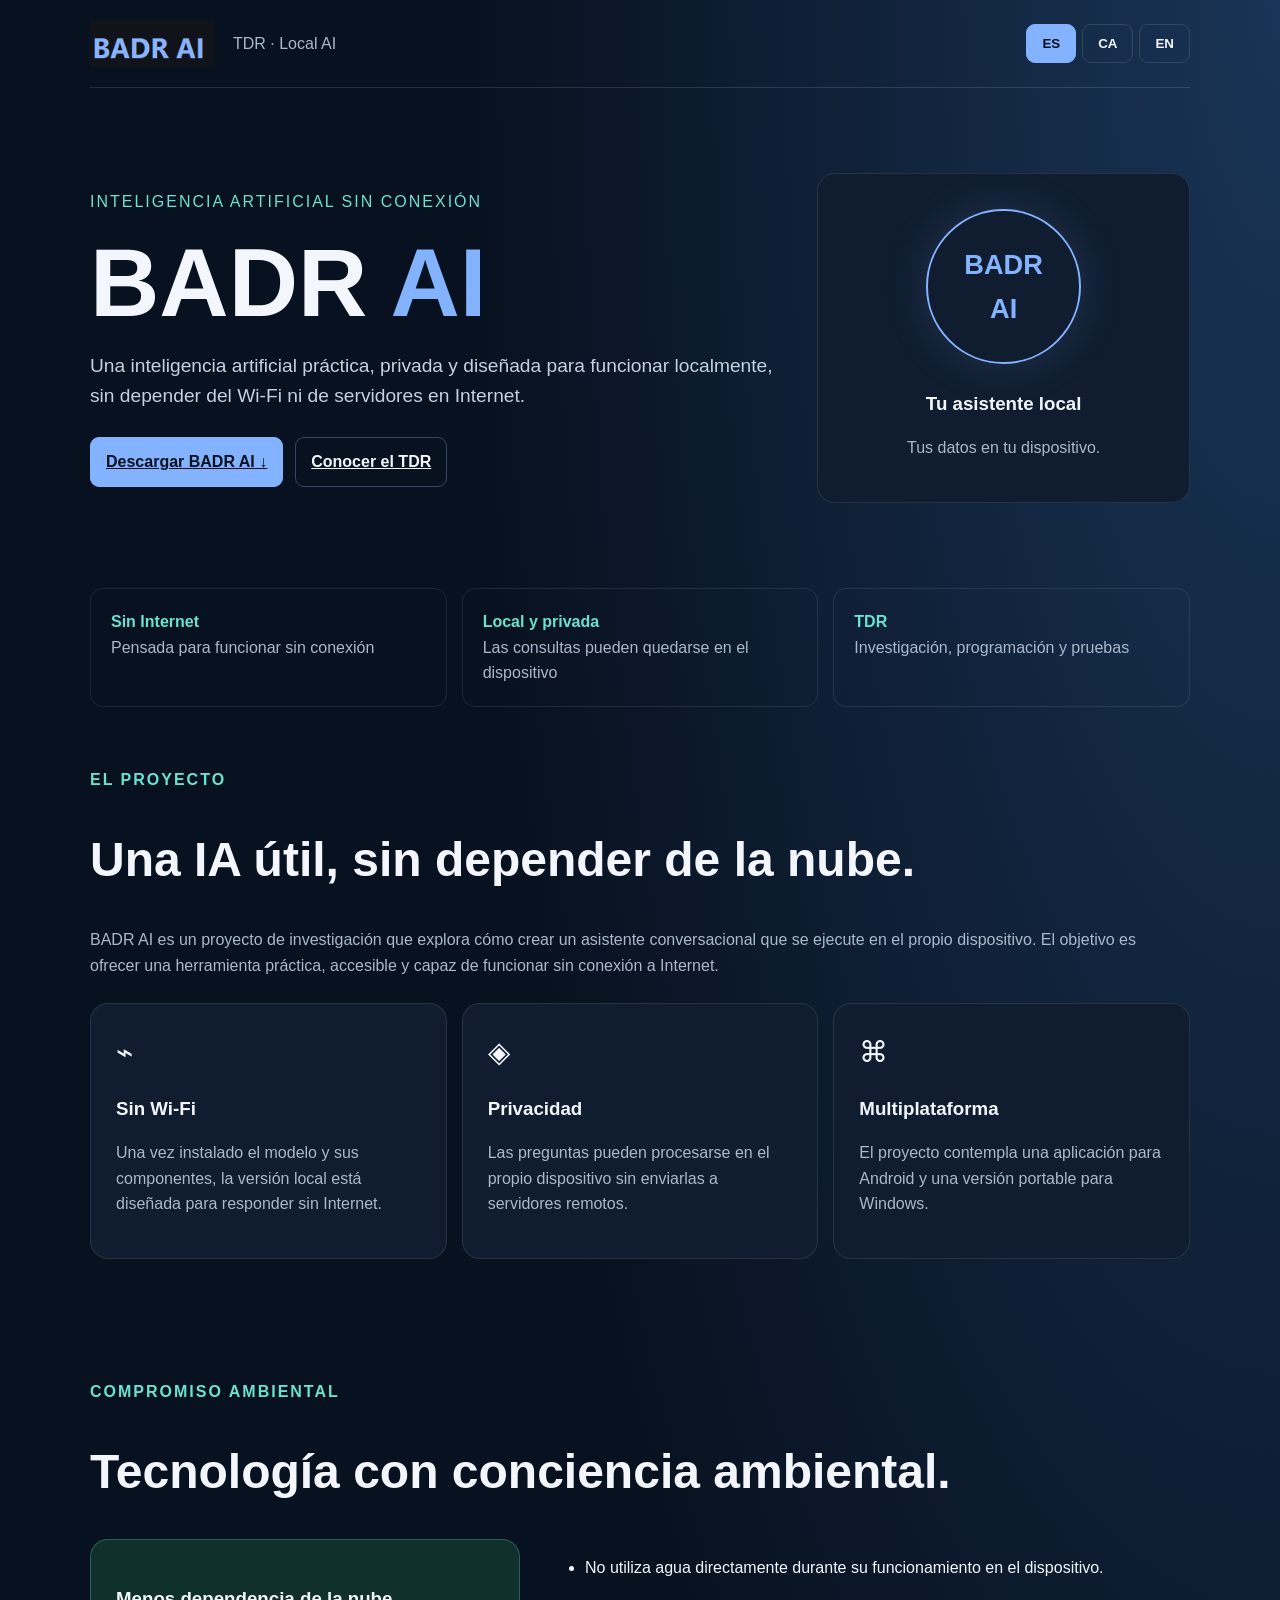
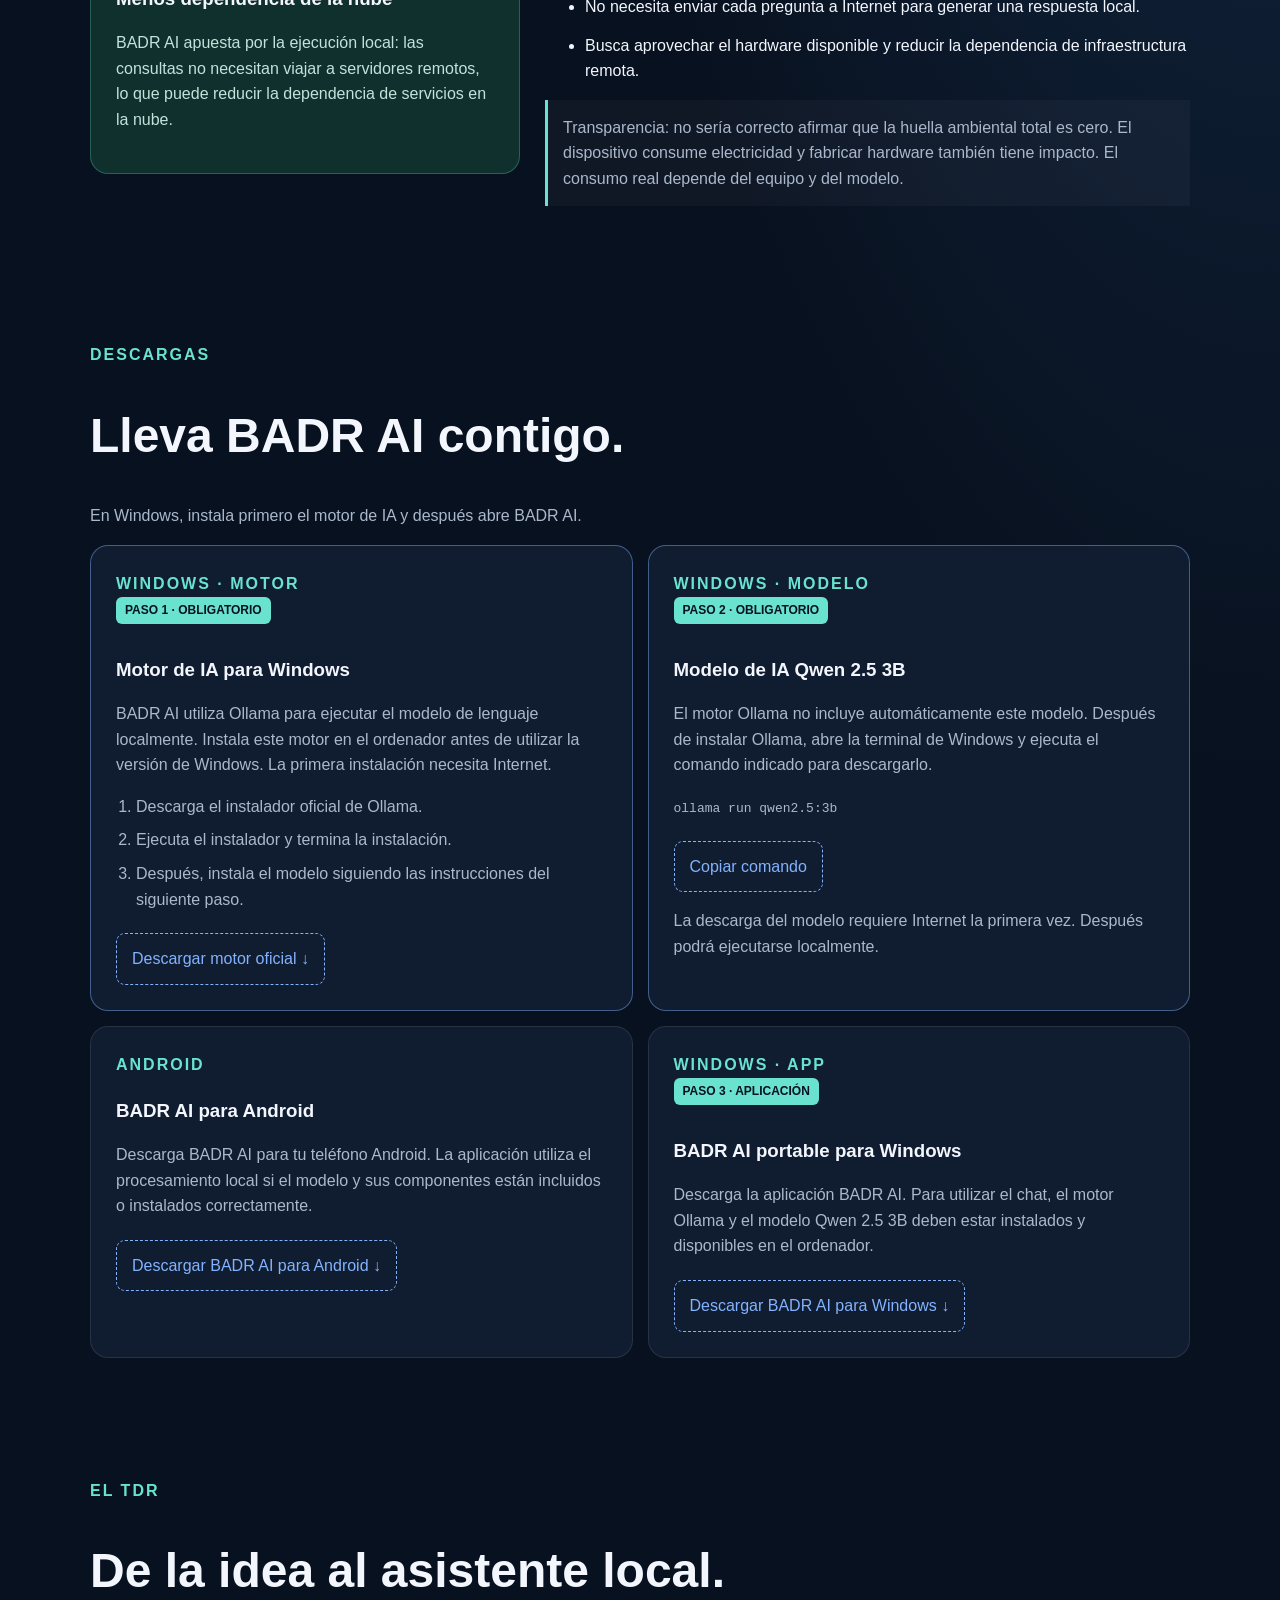
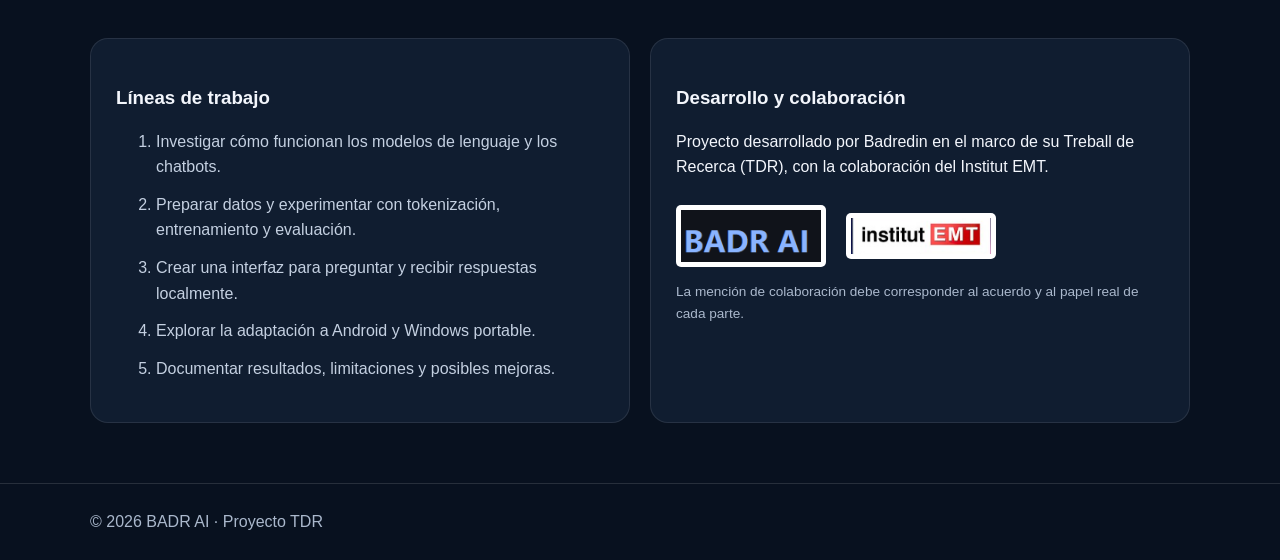
==== commit 64431b54: "Update index.html" ====
--- a/index.html
+++ b/index.html
@@ -1,10 +1,13 @@
-```html
+
 <!DOCTYPE html>
 <html lang="es">
 <head>
 <meta charset="UTF-8">
 <meta name="viewport" content="width=device-width, initial-scale=1.0">
+<meta name="theme-color" content="#08111f">
+<meta name="description" content="BADR AI: proyecto de inteligencia artificial local para Android y Windows, diseñado para funcionar sin conexión a Internet.">
 <title>BADR AI | Inteligencia artificial local</title>
+
 <style>
 :root {
   --bg: #08111f;
@@ -14,123 +17,318 @@
   --text: #f3f6fc;
   --muted: #aab8cc;
 }
+
 * { box-sizing: border-box; }
+
 html { scroll-behavior: smooth; }
+
 body {
   margin: 0;
-  background: radial-gradient(ellipse at top right,#193456,transparent 45%),var(--bg);
+  background: radial-gradient(ellipse at top right, #193456, transparent 45%), var(--bg);
   color: var(--text);
   font-family: Arial, Helvetica, sans-serif;
   line-height: 1.6;
 }
-.wrap { width: min(1100px,92%); margin: auto; }
+
+.wrap {
+  width: min(1100px, 92%);
+  margin: auto;
+}
+
 header {
-  display: flex; justify-content: space-between; align-items: center;
-  padding: 20px 0; border-bottom: 1px solid #ffffff20;
-}
-.logo { display: flex; align-items: center; gap: 18px; }
-.logo img { max-width: 125px; max-height: 55px; object-fit: contain; }
-.languages { display: flex; gap: 6px; }
+  display: flex;
+  justify-content: space-between;
+  align-items: center;
+  padding: 20px 0;
+  border-bottom: 1px solid #ffffff20;
+}
+
+.logo {
+  display: flex;
+  align-items: center;
+  gap: 18px;
+}
+
+.logo img {
+  max-width: 125px;
+  max-height: 55px;
+  object-fit: contain;
+}
+
+.languages {
+  display: flex;
+  gap: 6px;
+}
+
 button, .btn {
-  padding: 11px 15px; border-radius: 9px; cursor: pointer;
-  border: 1px solid #344761; background: transparent;
-  color: var(--text); font-weight: bold; text-decoration: none;
-}
-.languages button.active, .btn.primary {
-  background: var(--blue); color: #08111f; border-color: var(--blue);
-}
+  padding: 11px 15px;
+  border-radius: 9px;
+  cursor: pointer;
+  border: 1px solid #344761;
+  background: transparent;
+  color: var(--text);
+  font-weight: bold;
+}
+
+.languages button.active,
+.btn.primary {
+  background: var(--blue);
+  color: #08111f;
+  border-color: var(--blue);
+}
+
 .hero {
-  min-height: 500px; display: grid; grid-template-columns: 1.3fr .7fr;
-  gap: 35px; align-items: center; padding: 65px 0;
-}
-.eyebrow { color: var(--cyan); text-transform: uppercase; letter-spacing: 2px; }
-h1 { font-size: clamp(3.5rem,8vw,6rem); line-height: 1; margin: 20px 0; }
+  min-height: 500px;
+  display: grid;
+  grid-template-columns: 1.3fr .7fr;
+  gap: 35px;
+  align-items: center;
+  padding: 65px 0;
+}
+
+.eyebrow {
+  color: var(--cyan);
+  text-transform: uppercase;
+  letter-spacing: 2px;
+}
+
+h1 {
+  font-size: clamp(3.5rem, 8vw, 6rem);
+  line-height: 1;
+  margin: 20px 0;
+}
+
 h1 span { color: var(--blue); }
-h2 { font-size: clamp(2rem,4vw,3rem); line-height: 1.15; }
+
+h2 {
+  font-size: clamp(2rem, 4vw, 3rem);
+  line-height: 1.15;
+}
+
 h3 { margin-bottom: 10px; }
-.lead { font-size: 1.2rem; color: #c4d0e1; }
-.actions { display: flex; gap: 12px; flex-wrap: wrap; margin-top: 25px; }
+
+.lead {
+  font-size: 1.2rem;
+  color: #c4d0e1;
+}
+
+.actions {
+  display: flex;
+  gap: 12px;
+  flex-wrap: wrap;
+  margin-top: 25px;
+}
+
 .hero-card, .card, .download, .project-box {
-  background: var(--panel); border: 1px solid #ffffff18;
-  border-radius: 18px; padding: 25px;
-}
+  background: var(--panel);
+  border: 1px solid #ffffff18;
+  border-radius: 18px;
+  padding: 25px;
+}
+
 .hero-card { text-align: center; }
+
 .orbit {
-  width: 155px; height: 155px; margin: 10px auto 25px;
-  border: 2px solid var(--blue); border-radius: 50%;
-  display: grid; place-items: center; color: var(--blue);
-  font-size: 1.7rem; font-weight: bold;
+  width: 155px;
+  height: 155px;
+  margin: 10px auto 25px;
+  border: 2px solid var(--blue);
+  border-radius: 50%;
+  display: grid;
+  place-items: center;
+  color: var(--blue);
+  font-size: 1.7rem;
+  font-weight: bold;
   box-shadow: 0 0 45px #83b2ff25;
 }
+
 .stats, .cards, .downloads {
-  display: grid; grid-template-columns: repeat(3,1fr); gap: 15px;
-}
-.stat { padding: 20px; border: 1px solid #ffffff18; border-radius: 13px; }
-.stat strong { display: block; color: var(--cyan); }
-.stat span, .muted, .card p, .download p { color: var(--muted); }
+  display: grid;
+  grid-template-columns: repeat(3, 1fr);
+  gap: 15px;
+}
+
+.stat {
+  padding: 20px;
+  border: 1px solid #ffffff18;
+  border-radius: 13px;
+}
+
+.stat strong {
+  display: block;
+  color: var(--cyan);
+}
+
+.stat span, .muted, .card p, .download p {
+  color: var(--muted);
+}
+
 section { padding: 60px 0; }
-.kicker { color: var(--cyan); font-weight: bold; letter-spacing: 2px; text-transform: uppercase; }
-.cards { grid-template-columns: repeat(3,1fr); margin-top: 25px; }
+
+.kicker {
+  color: var(--cyan);
+  font-weight: bold;
+  letter-spacing: 2px;
+  text-transform: uppercase;
+}
+
+.cards {
+  grid-template-columns: repeat(3, 1fr);
+  margin-top: 25px;
+}
+
 .icon { font-size: 1.8rem; }
+
 .eco {
-  display: grid; grid-template-columns: .8fr 1.2fr;
-  gap: 25px; align-items: start;
-}
+  display: grid;
+  grid-template-columns: .8fr 1.2fr;
+  gap: 25px;
+  align-items: start;
+}
+
 .eco-highlight {
-  background: #10302d; border: 1px solid #69e3d044;
-  border-radius: 18px; padding: 25px;
-}
+  background: #10302d;
+  border: 1px solid #69e3d044;
+  border-radius: 18px;
+  padding: 25px;
+}
+
 .eco-highlight p { color: #c4e2dc; }
+
 .eco-list li { margin: 13px 0; }
+
 .note {
-  padding: 15px; border-left: 3px solid var(--cyan);
-  background: #ffffff08; color: var(--muted);
-}
-.downloads { grid-template-columns: repeat(2,1fr); }
-.download .platform { color: var(--cyan); font-weight: bold; letter-spacing: 2px; }
+  padding: 15px;
+  border-left: 3px solid var(--cyan);
+  background: #ffffff08;
+  color: var(--muted);
+}
+
+.downloads {
+  grid-template-columns: repeat(2, 1fr);
+}
+
+.download .platform {
+  color: var(--cyan);
+  font-weight: bold;
+  letter-spacing: 2px;
+}
+
 .download-link {
-  display: inline-block; padding: 12px 15px; border-radius: 9px;
-  color: var(--blue); border: 1px dashed var(--blue); text-decoration: none;
+  display: inline-block;
+  padding: 12px 15px;
+  border-radius: 9px;
+  color: var(--blue);
+  border: 1px dashed var(--blue);
+  text-decoration: none;
   margin-top: 5px;
-}
-.download-link:hover { background: #83b2ff12; }
+  font: inherit;
+  cursor: pointer;
+  background: transparent;
+}
+
+.download-link:hover {
+  background: #83b2ff12;
+}
+
 .download.required { border-color: #83b2ff70; }
+
 .required-label {
-  display: inline-block; color: #08111f; background: var(--cyan);
-  padding: 4px 9px; border-radius: 6px; font-size: .75rem;
-  font-weight: bold; margin-bottom: 12px;
-}
-.install-steps { padding-left: 20px; color: var(--muted); }
+  display: inline-block;
+  color: #08111f;
+  background: var(--cyan);
+  padding: 4px 9px;
+  border-radius: 6px;
+  font-size: .75rem;
+  font-weight: bold;
+  margin-bottom: 12px;
+}
+
+.install-steps {
+  padding-left: 20px;
+  color: var(--muted);
+}
+
 .install-steps li { margin: 8px 0; }
-.project { display: grid; grid-template-columns: 1fr 1fr; gap: 20px; }
-.steps li { margin: 12px 0; color: #c4d0e1; }
-.partners { display: flex; align-items: center; gap: 20px; flex-wrap: wrap; margin-top: 25px; }
-.partners img { max-width: 150px; max-height: 65px; object-fit: contain; background: white; padding: 5px; border-radius: 5px; }
-footer { border-top: 1px solid #ffffff20; padding: 25px 0; color: var(--muted); }
-@media(max-width:750px) {
-  header { align-items: flex-start; flex-direction: column; gap: 18px; }
-  .hero, .eco, .project { grid-template-columns: 1fr; }
-  .stats, .cards, .downloads { grid-template-columns: 1fr; }
+
+.project {
+  display: grid;
+  grid-template-columns: 1fr 1fr;
+  gap: 20px;
+}
+
+.steps li {
+  margin: 12px 0;
+  color: #c4d0e1;
+}
+
+.partners {
+  display: flex;
+  align-items: center;
+  gap: 20px;
+  flex-wrap: wrap;
+  margin-top: 25px;
+}
+
+.partners img {
+  max-width: 150px;
+  max-height: 65px;
+  object-fit: contain;
+  background: white;
+  padding: 5px;
+  border-radius: 5px;
+}
+
+footer {
+  border-top: 1px solid #ffffff20;
+  padding: 25px 0;
+  color: var(--muted);
+}
+
+a:focus-visible, button:focus-visible {
+  outline: 2px solid var(--cyan);
+  outline-offset: 4px;
+}
+
+@media(max-width: 750px) {
+  header {
+    align-items: flex-start;
+    flex-direction: column;
+    gap: 18px;
+  }
+
+  .hero, .eco, .project {
+    grid-template-columns: 1fr;
+  }
+
+  .stats, .cards, .downloads {
+    grid-template-columns: 1fr;
+  }
+
   .hero { padding: 45px 0; }
 }
 </style>
 </head>
 
 <body>
+
 <header class="wrap">
   <div class="logo">
     <img src="logo-badr.png" alt="BADR AI">
     <span class="muted">TDR · Local AI</span>
   </div>
-  <nav class="languages">
-    <button class="active" onclick="setLanguage('es')">ES</button>
-    <button onclick="setLanguage('ca')">CA</button>
-    <button onclick="setLanguage('en')">EN</button>
+
+  <nav class="languages" aria-label="Seleccionar idioma">
+    <button type="button" class="active" onclick="setLanguage('es')">ES</button>
+    <button type="button" onclick="setLanguage('ca')">CA</button>
+    <button type="button" onclick="setLanguage('en')">EN</button>
   </nav>
 </header>
 
 <main>
 <div class="wrap">
+
+  <!-- PRESENTACIÓN -->
   <section class="hero">
     <div>
       <div class="eyebrow"
@@ -139,97 +337,199 @@
         data-en="Artificial intelligence, offline">
         Inteligencia artificial sin conexión
       </div>
+
       <h1>BADR <span>AI</span></h1>
+
       <p class="lead"
         data-es="Una inteligencia artificial práctica, privada y diseñada para funcionar localmente, sin depender del Wi-Fi ni de servidores en Internet."
         data-ca="Una intel·ligència artificial pràctica i privada, dissenyada per funcionar localment, sense dependre del Wi-Fi ni de servidors a Internet."
         data-en="A practical, privacy-minded AI designed to run locally, without relying on Wi-Fi or internet servers.">
         Una inteligencia artificial práctica, privada y diseñada para funcionar localmente, sin depender del Wi-Fi ni de servidores en Internet.
       </p>
+
       <div class="actions">
         <a class="btn primary" href="#downloads"
           data-es="Descargar BADR AI ↓"
           data-ca="Descarregar BADR AI ↓"
-          data-en="Get BADR AI ↓">Descargar BADR AI ↓</a>
+          data-en="Get BADR AI ↓">
+          Descargar BADR AI ↓
+        </a>
+
         <a class="btn" href="#project"
           data-es="Conocer el TDR"
           data-ca="Conèixer el TDR"
-          data-en="About the project">Conocer el TDR</a>
+          data-en="About the project">
+          Conocer el TDR
+        </a>
       </div>
     </div>
+
     <div class="hero-card">
       <div class="orbit">BADR<br>AI</div>
-      <h3 data-es="Tu asistente local" data-ca="El teu assistent local" data-en="Your local assistant">Tu asistente local</h3>
-      <p class="muted" data-es="Tus datos en tu dispositivo." data-ca="Les teves dades al teu dispositiu." data-en="Your data stays on your device.">Tus datos en tu dispositivo.</p>
+
+      <h3
+        data-es="Tu asistente local"
+        data-ca="El teu assistent local"
+        data-en="Your local assistant">
+        Tu asistente local
+      </h3>
+
+      <p class="muted"
+        data-es="Tus datos en tu dispositivo."
+        data-ca="Les teves dades al teu dispositiu."
+        data-en="Your data stays on your device.">
+        Tus datos en tu dispositivo.
+      </p>
     </div>
   </section>
 
+  <!-- CARACTERÍSTICAS -->
   <div class="stats">
-    <div class="stat"><strong data-es="Sin Internet" data-ca="Sense Internet" data-en="No Internet">Sin Internet</strong><span data-es="Pensada para funcionar sin conexión" data-ca="Pensada per funcionar sense connexió" data-en="Designed for offline use">Pensada para funcionar sin conexión</span></div>
-    <div class="stat"><strong data-es="Local y privada" data-ca="Local i privada" data-en="Local and private">Local y privada</strong><span data-es="Las consultas pueden quedarse en el dispositivo" data-ca="Les consultes poden quedar al dispositiu" data-en="Queries can stay on the device">Las consultas pueden quedarse en el dispositivo</span></div>
-    <div class="stat"><strong>TDR</strong><span data-es="Investigación, programación y pruebas" data-ca="Recerca, programació i proves" data-en="Research, programming and testing">Investigación, programación y pruebas</span></div>
+    <div class="stat">
+      <strong data-es="Sin Internet" data-ca="Sense Internet" data-en="No Internet">Sin Internet</strong>
+      <span data-es="Pensada para funcionar sin conexión"
+        data-ca="Pensada per funcionar sense connexió"
+        data-en="Designed for offline use">
+        Pensada para funcionar sin conexión
+      </span>
+    </div>
+
+    <div class="stat">
+      <strong data-es="Local y privada" data-ca="Local i privada" data-en="Local and private">Local y privada</strong>
+      <span data-es="Las consultas pueden quedarse en el dispositivo"
+        data-ca="Les consultes poden quedar al dispositiu"
+        data-en="Queries can stay on the device">
+        Las consultas pueden quedarse en el dispositivo
+      </span>
+    </div>
+
+    <div class="stat">
+      <strong>TDR</strong>
+      <span data-es="Investigación, programación y pruebas"
+        data-ca="Recerca, programació i proves"
+        data-en="Research, programming and testing">
+        Investigación, programación y pruebas
+      </span>
+    </div>
   </div>
 
+  <!-- PROYECTO -->
   <section>
     <div class="kicker" data-es="El proyecto" data-ca="El projecte" data-en="The project">El proyecto</div>
-    <h2 data-es="Una IA útil, sin depender de la nube." data-ca="Una IA útil, sense dependre del núvol." data-en="Useful AI, without depending on the cloud.">Una IA útil, sin depender de la nube.</h2>
+
+    <h2
+      data-es="Una IA útil, sin depender de la nube."
+      data-ca="Una IA útil, sense dependre del núvol."
+      data-en="Useful AI, without depending on the cloud.">
+      Una IA útil, sin depender de la nube.
+    </h2>
+
     <p class="muted"
       data-es="BADR AI es un proyecto de investigación que explora cómo crear un asistente conversacional que se ejecute en el propio dispositivo. El objetivo es ofrecer una herramienta práctica, accesible y capaz de funcionar sin conexión a Internet."
       data-ca="BADR AI és un projecte de recerca que explora com crear un assistent conversacional que s'executi al mateix dispositiu. L'objectiu és oferir una eina pràctica, accessible i capaç de funcionar sense connexió a Internet."
       data-en="BADR AI is a research project exploring how to build a conversational assistant that runs on the device itself. The goal is to offer a practical, accessible tool that works offline.">
       BADR AI es un proyecto de investigación que explora cómo crear un asistente conversacional que se ejecute en el propio dispositivo. El objetivo es ofrecer una herramienta práctica, accesible y capaz de funcionar sin conexión a Internet.
     </p>
+
     <div class="cards">
       <article class="card">
         <div class="icon">⌁</div>
         <h3 data-es="Sin Wi-Fi" data-ca="Sense Wi-Fi" data-en="No Wi-Fi">Sin Wi-Fi</h3>
-        <p data-es="Una vez instalado el modelo y sus componentes, la versión local está diseñada para responder sin Internet."
+        <p
+          data-es="Una vez instalado el modelo y sus componentes, la versión local está diseñada para responder sin Internet."
           data-ca="Un cop instal·lats el model i els components, la versió local està dissenyada per respondre sense Internet."
-          data-en="Once the model and required components are installed, the local version is designed to answer without internet.">Una vez instalado el modelo y sus componentes, la versión local está diseñada para responder sin Internet.</p>
+          data-en="Once the model and required components are installed, the local version is designed to answer without internet.">
+          Una vez instalado el modelo y sus componentes, la versión local está diseñada para responder sin Internet.
+        </p>
       </article>
+
       <article class="card">
         <div class="icon">◈</div>
         <h3 data-es="Privacidad" data-ca="Privacitat" data-en="Privacy">Privacidad</h3>
-        <p data-es="Las preguntas pueden procesarse en el propio dispositivo sin enviarlas a servidores remotos."
+        <p
+          data-es="Las preguntas pueden procesarse en el propio dispositivo sin enviarlas a servidores remotos."
           data-ca="Les preguntes es poden processar al mateix dispositiu sense enviar-les a servidors remots."
-          data-en="Questions can be processed on the device without sending them to remote servers.">Las preguntas pueden procesarse en el propio dispositivo sin enviarlas a servidores remotos.</p>
+          data-en="Questions can be processed on the device without sending them to remote servers.">
+          Las preguntas pueden procesarse en el propio dispositivo sin enviarlas a servidores remotos.
+        </p>
       </article>
+
       <article class="card">
         <div class="icon">⌘</div>
         <h3 data-es="Multiplataforma" data-ca="Multiplataforma" data-en="Cross-platform">Multiplataforma</h3>
-        <p data-es="El proyecto contempla una aplicación para Android y una versión portable para Windows."
+        <p
+          data-es="El proyecto contempla una aplicación para Android y una versión portable para Windows."
           data-ca="El projecte preveu una aplicació per a Android i una versió portable per a Windows."
-          data-en="The project plans an Android app and a portable Windows version.">El proyecto contempla una aplicación para Android y una versión portable para Windows.</p>
+          data-en="The project plans an Android app and a portable Windows version.">
+          El proyecto contempla una aplicación para Android y una versión portable para Windows.
+        </p>
       </article>
     </div>
   </section>
 
+  <!-- COMPROMISO AMBIENTAL -->
   <section>
-    <div class="kicker" data-es="Compromiso ambiental" data-ca="Compromís ambiental" data-en="Environmental commitment">Compromiso ambiental</div>
-    <h2 data-es="Tecnología con conciencia ambiental." data-ca="Tecnologia amb consciència ambiental." data-en="Environmentally conscious technology.">Tecnología con conciencia ambiental.</h2>
+    <div class="kicker"
+      data-es="Compromiso ambiental"
+      data-ca="Compromís ambiental"
+      data-en="Environmental commitment">
+      Compromiso ambiental
+    </div>
+
+    <h2
+      data-es="Tecnología con conciencia ambiental."
+      data-ca="Tecnologia amb consciència ambiental."
+      data-en="Environmentally conscious technology.">
+      Tecnología con conciencia ambiental.
+    </h2>
+
     <div class="eco">
       <div class="eco-highlight">
-        <h3 data-es="Menos dependencia de la nube" data-ca="Menys dependència del núvol" data-en="Less reliance on the cloud">Menos dependencia de la nube</h3>
-        <p data-es="BADR AI apuesta por la ejecución local: las consultas no necesitan viajar a servidores remotos, lo que puede reducir la dependencia de servicios en la nube."
+        <h3
+          data-es="Menos dependencia de la nube"
+          data-ca="Menys dependència del núvol"
+          data-en="Less reliance on the cloud">
+          Menos dependencia de la nube
+        </h3>
+
+        <p
+          data-es="BADR AI apuesta por la ejecución local: las consultas no necesitan viajar a servidores remotos, lo que puede reducir la dependencia de servicios en la nube."
           data-ca="BADR AI aposta per l'execució local: les consultes no han de viatjar a servidors remots, fet que pot reduir la dependència dels serveis al núvol."
-          data-en="BADR AI focuses on local execution: queries do not need to travel to remote servers, which may reduce reliance on cloud services.">BADR AI apuesta por la ejecución local: las consultas no necesitan viajar a servidores remotos, lo que puede reducir la dependencia de servicios en la nube.</p>
+          data-en="BADR AI focuses on local execution: queries do not need to travel to remote servers, which may reduce reliance on cloud services.">
+          BADR AI apuesta por la ejecución local: las consultas no necesitan viajar a servidores remotos, lo que puede reducir la dependencia de servicios en la nube.
+        </p>
       </div>
+
       <div>
-        <ul>
-          <li data-es="No utiliza agua directamente durante su funcionamiento en el dispositivo."
+        <ul class="eco-list">
+          <li
+            data-es="No utiliza agua directamente durante su funcionamiento en el dispositivo."
             data-ca="No utilitza aigua directament durant el funcionament al dispositiu."
-            data-en="It does not directly use water while running on the device.">No utiliza agua directamente durante su funcionamiento en el dispositivo.</li>
-          <li data-es="No necesita enviar cada pregunta a Internet para generar una respuesta local."
+            data-en="It does not directly use water while running on the device.">
+            No utiliza agua directamente durante su funcionamiento en el dispositivo.
+          </li>
+
+          <li
+            data-es="No necesita enviar cada pregunta a Internet para generar una respuesta local."
             data-ca="No necessita enviar cada pregunta a Internet per generar una resposta local."
-            data-en="It does not need to send every question over the internet to generate a local answer.">No necesita enviar cada pregunta a Internet para generar una respuesta local.</li>
-          <li data-es="Busca aprovechar el hardware disponible y reducir la dependencia de infraestructura remota."
+            data-en="It does not need to send every question over the internet to generate a local answer.">
+            No necesita enviar cada pregunta a Internet para generar una respuesta local.
+          </li>
+
+          <li
+            data-es="Busca aprovechar el hardware disponible y reducir la dependencia de infraestructura remota."
             data-ca="Busca aprofitar el maquinari disponible i reduir la dependència d'infraestructura remota."
-            data-en="It aims to use available hardware and reduce reliance on remote infrastructure.">Busca aprovechar el hardware disponible y reducir la dependencia de infraestructura remota.</li>
+            data-en="It aims to use available hardware and reduce reliance on remote infrastructure.">
+            Busca aprovechar el hardware disponible y reducir la dependencia de infraestructura remota.
+          </li>
         </ul>
+
         <p class="note"
           data-es="Transparencia: no sería correcto afirmar que la huella ambiental total es cero. El dispositivo consume electricidad y fabricar hardware también tiene impacto. El consumo real depende del equipo y del modelo."
           data-ca="Transparència: no seria correcte afirmar que la petjada ambiental total és zero. El dispositiu consumeix electricitat i fabricar maquinari també té impacte. El consum real depèn de l'equip i del model."
-          data-en="Transparency: it would not be accurate to claim the total environmental footprint is zero. The device uses electricity, and hardware manufacturing also has an impact.">Transparencia: no sería correcto afirmar que la huella ambiental total es cero. El dispositivo consume electricidad y fabricar hardware también tiene impacto.</p>
+          data-en="Transparency: it would not be accurate to claim the total environmental footprint is zero. The device uses electricity, and hardware manufacturing also has an impact.">
+          Transparencia: no sería correcto afirmar que la huella ambiental total es cero. El dispositivo consume electricidad y fabricar hardware también tiene impacto. El consumo real depende del equipo y del modelo.
+        </p>
       </div>
     </div>
   </section>
@@ -237,7 +537,14 @@
   <!-- DESCARGAS -->
   <section id="downloads">
     <div class="kicker" data-es="Descargas" data-ca="Descàrregues" data-en="Downloads">Descargas</div>
-    <h2 data-es="Lleva BADR AI contigo." data-ca="Emporta't BADR AI." data-en="Take BADR AI with you.">Lleva BADR AI contigo.</h2>
+
+    <h2
+      data-es="Lleva BADR AI contigo."
+      data-ca="Emporta't BADR AI."
+      data-en="Take BADR AI with you.">
+      Lleva BADR AI contigo.
+    </h2>
+
     <p class="muted"
       data-es="En Windows, instala primero el motor de IA y después abre BADR AI."
       data-ca="A Windows, instal·la primer el motor d'IA i després obre BADR AI."
@@ -247,65 +554,101 @@
 
     <div class="downloads">
 
-      <!-- MOTOR OBLIGATORIO PARA WINDOWS -->
+      <!-- PASO 1: MOTOR WINDOWS -->
       <article class="download required">
         <div class="platform">WINDOWS · MOTOR</div>
+
         <div class="required-label"
           data-es="PASO 1 · OBLIGATORIO"
           data-ca="PAS 1 · OBLIGATORI"
-          data-en="STEP 1 · REQUIRED">PASO 1 · OBLIGATORIO</div>
+          data-en="STEP 1 · REQUIRED">
+          PASO 1 · OBLIGATORIO
+        </div>
+
         <h3
           data-es="Motor de IA para Windows"
           data-ca="Motor d'IA per a Windows"
-          data-en="Windows AI engine">Motor de IA para Windows</h3>
+          data-en="Windows AI engine">
+          Motor de IA para Windows
+        </h3>
+
         <p
           data-es="BADR AI utiliza Ollama para ejecutar el modelo de lenguaje localmente. Instala este motor en el ordenador antes de utilizar la versión de Windows. La primera instalación necesita Internet."
           data-ca="BADR AI utilitza Ollama per executar el model de llenguatge localment. Instal·la aquest motor a l'ordinador abans d'utilitzar la versió de Windows. La primera instal·lació necessita Internet."
           data-en="BADR AI uses Ollama to run the language model locally. Install this engine on your computer before using the Windows version. Internet is needed for the initial installation.">
           BADR AI utiliza Ollama para ejecutar el modelo de lenguaje localmente. Instala este motor en el ordenador antes de utilizar la versión de Windows. La primera instalación necesita Internet.
         </p>
+
         <ol class="install-steps">
-          <li data-es="Descarga el instalador oficial de Ollama."
+          <li
+            data-es="Descarga el instalador oficial de Ollama."
             data-ca="Descarrega l'instal·lador oficial d'Ollama."
-            data-en="Download the official Ollama installer.">Descarga el instalador oficial de Ollama.</li>
-          <li data-es="Ejecuta el instalador y termina la instalación."
+            data-en="Download the official Ollama installer.">
+            Descarga el instalador oficial de Ollama.
+          </li>
+
+          <li
+            data-es="Ejecuta el instalador y termina la instalación."
             data-ca="Executa l'instal·lador i completa la instal·lació."
-            data-en="Run the installer and complete setup.">Ejecuta el instalador y termina la instalación.</li>
-          <li data-es="Después, instala el modelo siguiendo las instrucciones del siguiente paso."
+            data-en="Run the installer and complete setup.">
+            Ejecuta el instalador y termina la instalación.
+          </li>
+
+          <li
+            data-es="Después, instala el modelo siguiendo las instrucciones del siguiente paso."
             data-ca="Després, instal·la el model seguint les instruccions del pas següent."
-            data-en="Then install the model by following the next step.">Después, instala el modelo siguiendo las instrucciones del siguiente paso.</li>
+            data-en="Then install the model by following the next step.">
+            Después, instala el modelo siguiendo las instrucciones del siguiente paso.
+          </li>
         </ol>
+
         <a class="download-link"
           href="https://ollama.com/download/windows"
-          target="_blank" rel="noopener noreferrer"
+          target="_blank"
+          rel="noopener noreferrer"
           data-es="Descargar motor oficial ↓"
           data-ca="Descarregar motor oficial ↓"
-          data-en="Download official engine ↓">Descargar motor oficial ↓</a>
+          data-en="Download official engine ↓">
+          Descargar motor oficial ↓
+        </a>
       </article>
 
-      <!-- MODELO DE IA -->
+      <!-- PASO 2: MODELO WINDOWS -->
       <article class="download required">
         <div class="platform">WINDOWS · MODELO</div>
+
         <div class="required-label"
           data-es="PASO 2 · OBLIGATORIO"
           data-ca="PAS 2 · OBLIGATORI"
-          data-en="STEP 2 · REQUIRED">PASO 2 · OBLIGATORIO</div>
+          data-en="STEP 2 · REQUIRED">
+          PASO 2 · OBLIGATORIO
+        </div>
+
         <h3
           data-es="Modelo de IA Qwen 2.5 3B"
           data-ca="Model d'IA Qwen 2.5 3B"
-          data-en="Qwen 2.5 3B AI model">Modelo de IA Qwen 2.5 3B</h3>
+          data-en="Qwen 2.5 3B AI model">
+          Modelo de IA Qwen 2.5 3B
+        </h3>
+
         <p
           data-es="El motor Ollama no incluye automáticamente este modelo. Después de instalar Ollama, abre la terminal de Windows y ejecuta el comando indicado para descargarlo."
-          data-ca="El motor Ollama no inclou automàticament aquest model. Després d'instal·lar Ollama, obre el terminal de Windows i executa l'ordre indicada per descarregar-lo."
+          data-ca="Ollama no inclou automàticament aquest model. Després d'instal·lar Ollama, obre el terminal de Windows i executa l'ordre indicada per descarregar-lo."
           data-en="Ollama does not automatically include this model. After installing Ollama, open Windows Terminal and run the command below to download it.">
           El motor Ollama no incluye automáticamente este modelo. Después de instalar Ollama, abre la terminal de Windows y ejecuta el comando indicado para descargarlo.
         </p>
+
         <p><code>ollama run qwen2.5:3b</code></p>
-        <button type="button" class="download-link"
+
+        <button type="button"
+          class="download-link"
           onclick="copyModelCommand()"
           data-es="Copiar comando"
           data-ca="Copiar ordre"
-          data-en="Copy command">Copiar comando</button>
+          data-en="Copy command">
+          Copiar comando
+        </button>
+
         <p class="muted"
           data-es="La descarga del modelo requiere Internet la primera vez. Después podrá ejecutarse localmente."
           data-ca="La descàrrega del model necessita Internet la primera vegada. Després es podrà executar localment."
@@ -314,136 +657,230 @@
         </p>
       </article>
 
-      <!-- APLICACIÓN ANDROID -->
+      <!-- APLICACIÓN ANDROID: ENLACE CORREGIDO -->
       <article class="download">
         <div class="platform">ANDROID</div>
-        <h3 data-es="BADR AI para Android" data-ca="BADR AI per a Android" data-en="BADR AI for Android">BADR AI para Android</h3>
-        <p data-es="Versión móvil con el modelo ejecutándose directamente en el teléfono."
-          data-ca="Versió mòbil amb el model executant-se directament al telèfon."
-          data-en="Mobile version with the model running directly on the phone.">Versión móvil con el modelo ejecutándose directamente en el teléfono.</p>
-        <a class="download-link" href="#" onclick="return downloadPlaceholder(event)"
-          data-es="Descarga Android próximamente"
-          data-ca="Descàrrega Android pròximament"
-          data-en="Android download coming soon">Descarga Android próximamente</a>
+
+        <h3
+          data-es="BADR AI para Android"
+          data-ca="BADR AI per a Android"
+          data-en="BADR AI for Android">
+          BADR AI para Android
+        </h3>
+
+        <p
+          data-es="Descarga BADR AI para tu teléfono Android. La aplicación utiliza el procesamiento local si el modelo y sus componentes están incluidos o instalados correctamente."
+          data-ca="Descarrega BADR AI al teu telèfon Android. L'aplicació utilitza el processament local si el model i els components estan inclosos o instal·lats correctament."
+          data-en="Download BADR AI for your Android phone. The app uses local processing if the model and its components are included or installed correctly.">
+          Descarga BADR AI para tu teléfono Android. La aplicación utiliza el procesamiento local si el modelo y sus componentes están incluidos o instalados correctamente.
+        </p>
+
+        <a class="download-link"
+          href="https://mega.nz/file/puxlyLqK#YxROX5JUqbWRcKorS1nLIP6BCCdxCrWcNAd2iP1JWpk"
+          target="_blank"
+          rel="noopener noreferrer"
+          data-es="Descargar BADR AI para Android ↓"
+          data-ca="Descarregar BADR AI per a Android ↓"
+          data-en="Download BADR AI for Android ↓">
+          Descargar BADR AI para Android ↓
+        </a>
       </article>
 
-      <!-- APLICACIÓN WINDOWS -->
+      <!-- PASO 3: APLICACIÓN WINDOWS -->
       <article class="download">
         <div class="platform">WINDOWS · APP</div>
+
         <div class="required-label"
           data-es="PASO 3 · APLICACIÓN"
           data-ca="PAS 3 · APLICACIÓ"
-          data-en="STEP 3 · APPLICATION">PASO 3 · APLICACIÓN</div>
-        <h3 data-es="BADR AI portable para Windows" data-ca="BADR AI portable per a Windows" data-en="BADR AI portable for Windows">BADR AI portable para Windows</h3>
-        <p data-es="Descarga la aplicación BADR AI. Para utilizar el chat, el motor Ollama y el modelo Qwen 2.5 3B deben estar instalados y disponibles en el ordenador."
+          data-en="STEP 3 · APPLICATION">
+          PASO 3 · APLICACIÓN
+        </div>
+
+        <h3
+          data-es="BADR AI portable para Windows"
+          data-ca="BADR AI portable per a Windows"
+          data-en="BADR AI portable for Windows">
+          BADR AI portable para Windows
+        </h3>
+
+        <p
+          data-es="Descarga la aplicación BADR AI. Para utilizar el chat, el motor Ollama y el modelo Qwen 2.5 3B deben estar instalados y disponibles en el ordenador."
           data-ca="Descarrega l'aplicació BADR AI. Per utilitzar el xat, el motor Ollama i el model Qwen 2.5 3B han d'estar instal·lats i disponibles a l'ordinador."
           data-en="Download the BADR AI application. To use the chat, Ollama and the Qwen 2.5 3B model must be installed and available on the computer.">
           Descarga la aplicación BADR AI. Para utilizar el chat, el motor Ollama y el modelo Qwen 2.5 3B deben estar instalados y disponibles en el ordenador.
         </p>
+
         <a class="download-link"
           href="https://mega.nz/file/UmYSibaa#_Nz9xSkPd8VGq1O2no_pj-Ufb09JRTKcsdrppUGYj4I"
-          target="_blank" rel="noopener noreferrer"
+          target="_blank"
+          rel="noopener noreferrer"
           data-es="Descargar BADR AI para Windows ↓"
           data-ca="Descarregar BADR AI per a Windows ↓"
-          data-en="Download BADR AI for Windows ↓">Descargar BADR AI para Windows ↓</a>
+          data-en="Download BADR AI for Windows ↓">
+          Descargar BADR AI para Windows ↓
+        </a>
       </article>
 
     </div>
   </section>
 
+  <!-- TDR -->
   <section id="project">
     <div class="kicker" data-es="El TDR" data-ca="El TDR" data-en="The research project">El TDR</div>
-    <h2 data-es="De la idea al asistente local." data-ca="De la idea a l'assistent local." data-en="From idea to local assistant.">De la idea al asistente local.</h2>
+
+    <h2
+      data-es="De la idea al asistente local."
+      data-ca="De la idea a l'assistent local."
+      data-en="From idea to local assistant.">
+      De la idea al asistente local.
+    </h2>
+
     <div class="project">
       <div class="project-box">
-        <h3 data-es="Líneas de trabajo" data-ca="Línies de treball" data-en="Work areas">Líneas de trabajo</h3>
+        <h3
+          data-es="Líneas de trabajo"
+          data-ca="Línies de treball"
+          data-en="Work areas">
+          Líneas de trabajo
+        </h3>
+
         <ol class="steps">
-          <li data-es="Investigar cómo funcionan los modelos de lenguaje y los chatbots."
+          <li
+            data-es="Investigar cómo funcionan los modelos de lenguaje y los chatbots."
             data-ca="Investigar com funcionen els models de llenguatge i els xatbots."
-            data-en="Research how language models and chatbots work.">Investigar cómo funcionan los modelos de lenguaje y los chatbots.</li>
-          <li data-es="Preparar datos y experimentar con tokenización, entrenamiento y evaluación."
+            data-en="Research how language models and chatbots work.">
+            Investigar cómo funcionan los modelos de lenguaje y los chatbots.
+          </li>
+
+          <li
+            data-es="Preparar datos y experimentar con tokenización, entrenamiento y evaluación."
             data-ca="Preparar dades i experimentar amb tokenització, entrenament i avaluació."
-            data-en="Prepare data and experiment with tokenisation, training and evaluation.">Preparar datos y experimentar con tokenización, entrenamiento y evaluación.</li>
-          <li data-es="Crear una interfaz para preguntar y recibir respuestas localmente."
+            data-en="Prepare data and experiment with tokenisation, training and evaluation.">
+            Preparar datos y experimentar con tokenización, entrenamiento y evaluación.
+          </li>
+
+          <li
+            data-es="Crear una interfaz para preguntar y recibir respuestas localmente."
             data-ca="Crear una interfície per preguntar i rebre respostes localment."
-            data-en="Build an interface for asking questions and receiving local responses.">Crear una interfaz para preguntar y recibir respuestas localmente.</li>
-          <li data-es="Explorar la adaptación a Android y Windows portable."
+            data-en="Build an interface for asking questions and receiving local responses.">
+            Crear una interfaz para preguntar y recibir respuestas localmente.
+          </li>
+
+          <li
+            data-es="Explorar la adaptación a Android y Windows portable."
             data-ca="Explorar l'adaptació a Android i Windows portable."
-            data-en="Explore Android and portable Windows versions.">Explorar la adaptación a Android y Windows portable.</li>
-          <li data-es="Documentar resultados, limitaciones y posibles mejoras."
+            data-en="Explore Android and portable Windows versions.">
+            Explorar la adaptación a Android y Windows portable.
+          </li>
+
+          <li
+            data-es="Documentar resultados, limitaciones y posibles mejoras."
             data-ca="Documentar resultats, limitacions i possibles millores."
-            data-en="Document results, limitations and possible improvements.">Documentar resultados, limitaciones y posibles mejoras.</li>
+            data-en="Document results, limitations and possible improvements.">
+            Documentar resultados, limitaciones y posibles mejoras.
+          </li>
         </ol>
       </div>
+
       <div class="project-box">
-        <h3 data-es="Desarrollo y colaboración" data-ca="Desenvolupament i col·laboració" data-en="Development and collaboration">Desarrollo y colaboración</h3>
-        <p data-es="Proyecto desarrollado por Badredin en el marco de su Treball de Recerca (TDR), con la colaboración del Institut EMT."
+        <h3
+          data-es="Desarrollo y colaboración"
+          data-ca="Desenvolupament i col·laboració"
+          data-en="Development and collaboration">
+          Desarrollo y colaboración
+        </h3>
+
+        <p
+          data-es="Proyecto desarrollado por Badredin en el marco de su Treball de Recerca (TDR), con la colaboración del Institut EMT."
           data-ca="Projecte desenvolupat per Badredin en el marc del seu Treball de Recerca (TDR), amb la col·laboració de l'Institut EMT."
-          data-en="A project developed by Badredin as part of his research project (TDR), in collaboration with Institut EMT.">Proyecto desarrollado por Badredin en el marco de su Treball de Recerca (TDR), con la colaboración del Institut EMT.</p>
+          data-en="A project developed by Badredin as part of his research project (TDR), in collaboration with Institut EMT.">
+          Proyecto desarrollado por Badredin en el marco de su Treball de Recerca (TDR), con la colaboración del Institut EMT.
+        </p>
+
         <div class="partners">
           <img src="logo-badr.png" alt="BADR AI">
           <img src="logo-emt.png" alt="Institut EMT">
         </div>
+
         <p class="muted" style="font-size:.85rem"
           data-es="La mención de colaboración debe corresponder al acuerdo y al papel real de cada parte."
           data-ca="La menció de col·laboració ha de correspondre a l'acord i al paper real de cada part."
-          data-en="The collaboration statement should reflect the actual agreement and role of each party.">La mención de colaboración debe corresponder al acuerdo y al papel real de cada parte.</p>
+          data-en="The collaboration statement should reflect the actual agreement and role of each party.">
+          La mención de colaboración debe corresponder al acuerdo y al papel real de cada parte.
+        </p>
       </div>
     </div>
   </section>
+
 </div>
 </main>
 
+<!-- PIE DE PÁGINA -->
 <footer>
-  <div class="wrap">© <span id="year"></span> BADR AI ·
-    <span data-es="Proyecto TDR" data-ca="Projecte TDR" data-en="Research project">Proyecto TDR</span>
+  <div class="wrap">
+    © <span id="year"></span> BADR AI ·
+    <span
+      data-es="Proyecto TDR"
+      data-ca="Projecte TDR"
+      data-en="Research project">
+      Proyecto TDR
+    </span>
   </div>
 </footer>
 
 <script>
+"use strict";
+
+// Cambiar entre español, catalán e inglés.
 function setLanguage(lang) {
+  if (!["es", "ca", "en"].includes(lang)) {
+    lang = "es";
+  }
+
   document.documentElement.lang = lang;
 
-  document.querySelectorAll("[data-" + lang + "]").forEach(el => {
+  document.querySelectorAll("[data-" + lang + "]").forEach(function(el) {
     el.textContent = el.getAttribute("data-" + lang);
   });
 
-  document.querySelectorAll(".languages button").forEach(btn => {
-    btn.classList.toggle("active", btn.textContent.toLowerCase() === lang);
+  document.querySelectorAll(".languages button").forEach(function(btn) {
+    btn.classList.toggle(
+      "active",
+      btn.textContent.trim().toLowerCase() === lang
+    );
   });
 }
 
-function downloadPlaceholder(event) {
-  event.preventDefault();
-  const lang = document.documentElement.lang;
-  const messages = {
-    es: "La descarga para Android todavía no está disponible.",
-    ca: "La descàrrega per a Android encara no està disponible.",
-    en: "The Android download is not available yet."
-  };
-  alert(messages[lang] || messages.es);
-  return false;
-}
-
+// Copiar el comando de instalación del modelo para Windows.
 async function copyModelCommand() {
   const command = "ollama run qwen2.5:3b";
   const lang = document.documentElement.lang;
 
+  const messages = {
+    es: "Comando copiado. Pégalo en la terminal de Windows.",
+    ca: "Ordre copiada. Enganxa-la al terminal de Windows.",
+    en: "Command copied. Paste it into Windows Terminal."
+  };
+
   try {
     await navigator.clipboard.writeText(command);
-    const messages = {
-      es: "Comando copiado. Pégalo en la terminal de Windows.",
-      ca: "Ordre copiada. Enganxa-la al terminal de Windows.",
-      en: "Command copied. Paste it into Windows Terminal."
-    };
     alert(messages[lang] || messages.es);
-  } catch {
-    prompt("Copia este comando:", command);
+  } catch (error) {
+    // Alternativa si el navegador no permite usar el portapapeles.
+    window.prompt(
+      lang === "ca" ? "Copia aquesta ordre:" :
+      lang === "en" ? "Copy this command:" :
+      "Copia este comando:",
+      command
+    );
   }
 }
 
-document.getElementById("year").textContent = new Date().getFullYear();
+// Año automático en el pie de página.
+document.getElementById("year").textContent =
+  new Date().getFullYear();
 </script>
+
 </body>
 </html>
-```
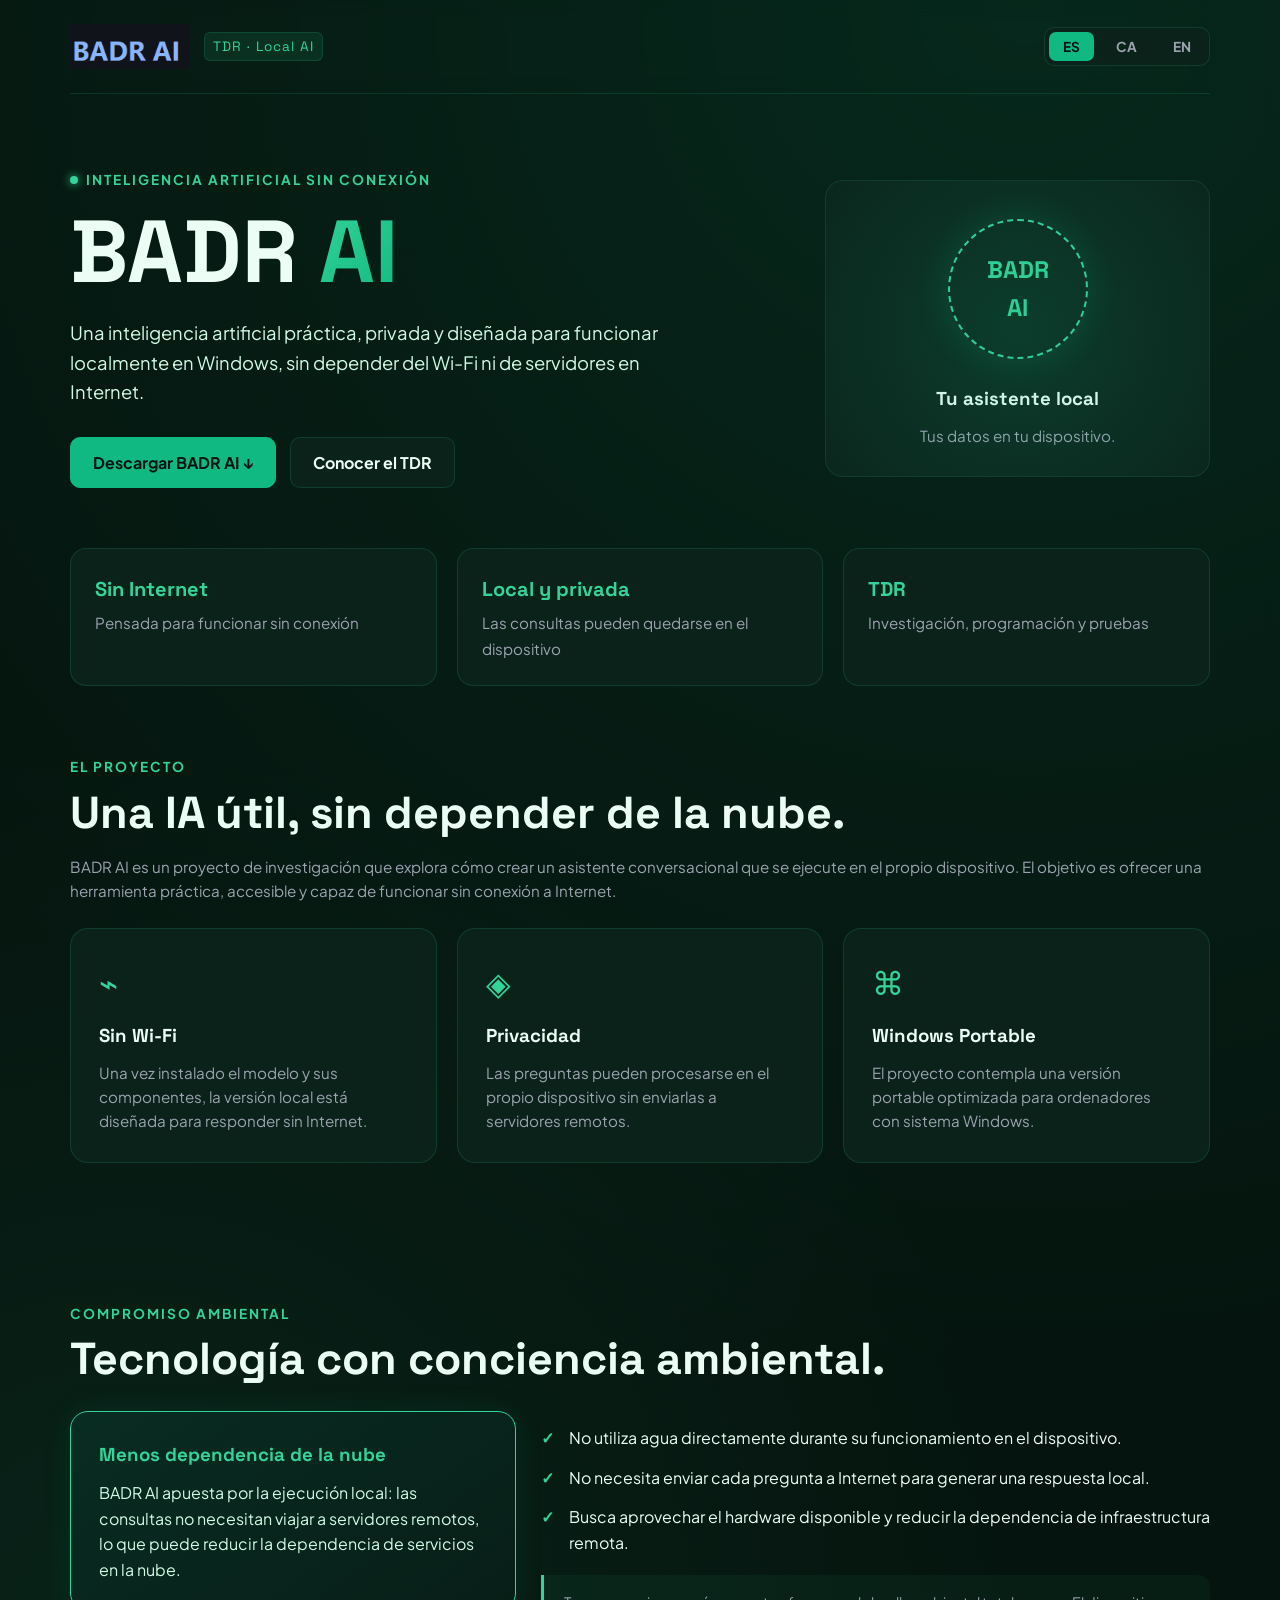
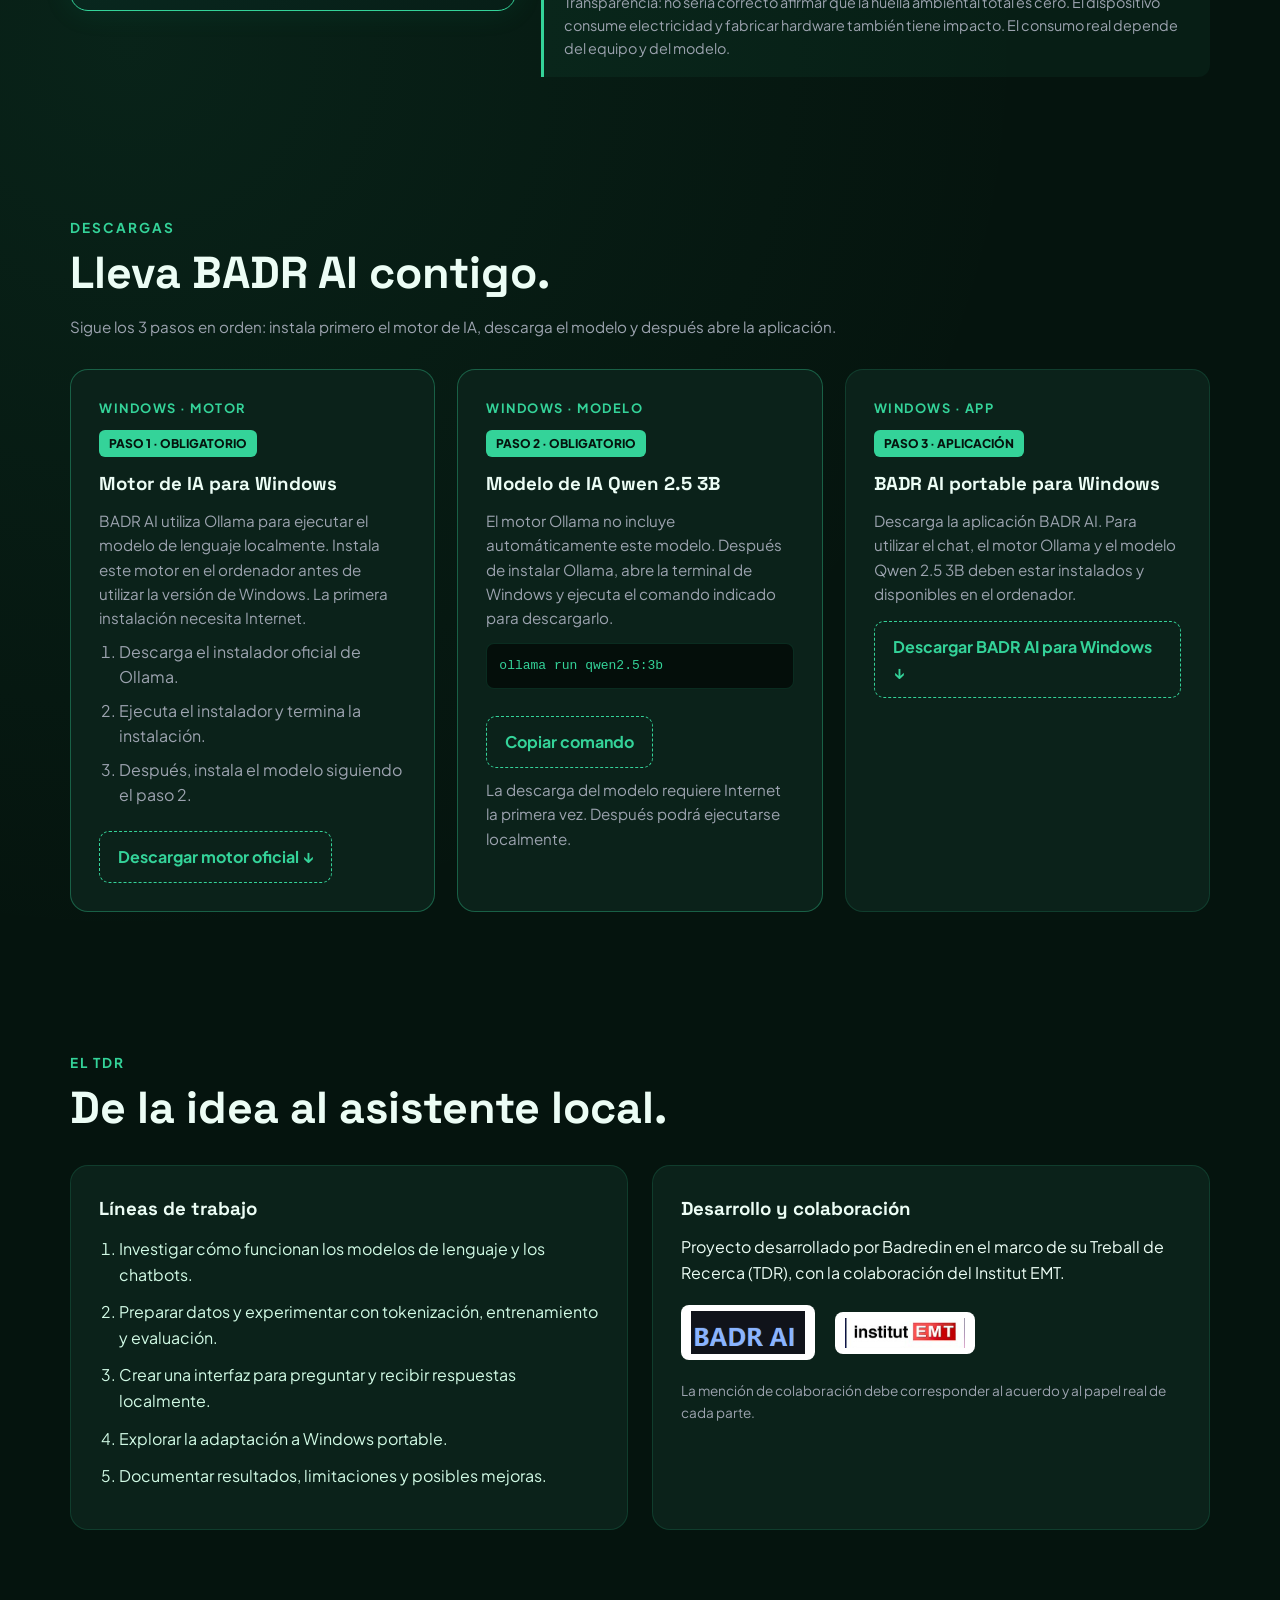
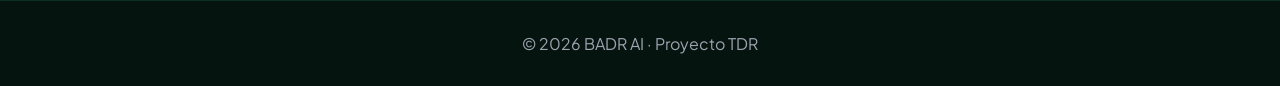
==== commit 0531a58e: "Update index.html" ====
--- a/index.html
+++ b/index.html
@@ -1,265 +1,464 @@
-
 <!DOCTYPE html>
 <html lang="es">
 <head>
 <meta charset="UTF-8">
 <meta name="viewport" content="width=device-width, initial-scale=1.0">
-<meta name="theme-color" content="#08111f">
-<meta name="description" content="BADR AI: proyecto de inteligencia artificial local para Android y Windows, diseñado para funcionar sin conexión a Internet.">
+<meta name="theme-color" content="#05140e">
+<meta name="description" content="BADR AI: proyecto de inteligencia artificial local para Windows, diseñado para funcionar sin conexión a Internet.">
 <title>BADR AI | Inteligencia artificial local</title>
+
+<!-- Fonts -->
+<link rel="preconnect" href="https://fonts.googleapis.com">
+<link rel="preconnect" href="https://fonts.gstatic.com" crossorigin>
+<link href="https://fonts.googleapis.com/css2?family=Plus+Jakarta+Sans:wght@400;600;700;800&family=Space+Grotesk:wght@500;700&display=swap" rel="stylesheet">
 
 <style>
 :root {
-  --bg: #08111f;
-  --panel: #101d30;
-  --blue: #83b2ff;
-  --cyan: #69e3d0;
-  --text: #f3f6fc;
-  --muted: #aab8cc;
-}
-
-* { box-sizing: border-box; }
-
-html { scroll-behavior: smooth; }
+  --bg-dark: #05140e;
+  --bg-card: #0b221a;
+  --bg-card-hover: #102d23;
+  --accent-green: #10b981;
+  --accent-mint: #34d399;
+  --accent-glow: rgba(16, 185, 129, 0.18);
+  --border-color: rgba(52, 211, 153, 0.15);
+  --border-hover: rgba(52, 211, 153, 0.4);
+  --text-main: #ecfdf5;
+  --text-muted: #9ca3af;
+  --font-heading: 'Space Grotesk', sans-serif;
+  --font-body: 'Plus Jakarta Sans', sans-serif;
+}
+
+* {
+  box-sizing: border-box;
+  margin: 0;
+  padding: 0;
+}
+
+html {
+  scroll-behavior: smooth;
+}
 
 body {
-  margin: 0;
-  background: radial-gradient(ellipse at top right, #193456, transparent 45%), var(--bg);
-  color: var(--text);
-  font-family: Arial, Helvetica, sans-serif;
+  background-color: var(--bg-dark);
+  background-image: 
+    radial-gradient(circle at 80% 0%, rgba(16, 185, 129, 0.12) 0%, transparent 40%),
+    radial-gradient(circle at 10% 50%, rgba(52, 211, 153, 0.08) 0%, transparent 45%);
+  color: var(--text-main);
+  font-family: var(--font-body);
   line-height: 1.6;
 }
 
 .wrap {
-  width: min(1100px, 92%);
+  width: min(1140px, 92%);
   margin: auto;
 }
 
+/* HEADER */
 header {
   display: flex;
   justify-content: space-between;
   align-items: center;
-  padding: 20px 0;
-  border-bottom: 1px solid #ffffff20;
+  padding: 24px 0;
+  border-bottom: 1px solid var(--border-color);
+  backdrop-filter: blur(8px);
 }
 
 .logo {
   display: flex;
   align-items: center;
-  gap: 18px;
+  gap: 14px;
 }
 
 .logo img {
-  max-width: 125px;
-  max-height: 55px;
+  max-width: 120px;
+  max-height: 50px;
   object-fit: contain;
+}
+
+.logo-badge {
+  color: var(--accent-mint);
+  font-family: var(--font-heading);
+  font-size: 0.85rem;
+  letter-spacing: 1px;
+  padding: 3px 8px;
+  background: rgba(52, 211, 153, 0.1);
+  border: 1px solid var(--border-color);
+  border-radius: 6px;
 }
 
 .languages {
   display: flex;
-  gap: 6px;
-}
-
+  gap: 8px;
+  background: var(--bg-card);
+  padding: 4px;
+  border-radius: 10px;
+  border: 1px solid var(--border-color);
+}
+
+.languages button {
+  padding: 6px 14px;
+  border-radius: 7px;
+  cursor: pointer;
+  border: none;
+  background: transparent;
+  color: var(--text-muted);
+  font-weight: 700;
+  font-size: 0.85rem;
+  transition: all 0.2s ease;
+}
+
+.languages button:hover {
+  color: var(--text-main);
+}
+
+.languages button.active {
+  background: var(--accent-green);
+  color: #05140e;
+}
+
+/* BUTTONS */
 button, .btn {
-  padding: 11px 15px;
-  border-radius: 9px;
+  display: inline-flex;
+  align-items: center;
+  gap: 8px;
+  padding: 12px 22px;
+  border-radius: 10px;
   cursor: pointer;
-  border: 1px solid #344761;
-  background: transparent;
-  color: var(--text);
-  font-weight: bold;
-}
-
-.languages button.active,
+  border: 1px solid var(--border-color);
+  background: var(--bg-card);
+  color: var(--text-main);
+  font-weight: 700;
+  font-family: var(--font-body);
+  text-decoration: none;
+  transition: all 0.25s ease;
+}
+
+button:hover, .btn:hover {
+  border-color: var(--accent-mint);
+  transform: translateY(-2px);
+  box-shadow: 0 4px 15px var(--accent-glow);
+}
+
 .btn.primary {
-  background: var(--blue);
-  color: #08111f;
-  border-color: var(--blue);
-}
-
+  background: var(--accent-green);
+  color: #05140e;
+  border-color: var(--accent-green);
+}
+
+.btn.primary:hover {
+  background: var(--accent-mint);
+  border-color: var(--accent-mint);
+  color: #05140e;
+}
+
+/* HERO */
 .hero {
-  min-height: 500px;
   display: grid;
-  grid-template-columns: 1.3fr .7fr;
-  gap: 35px;
+  grid-template-columns: 1.3fr 0.7fr;
+  gap: 40px;
   align-items: center;
-  padding: 65px 0;
+  padding: 75px 0 60px;
 }
 
 .eyebrow {
-  color: var(--cyan);
+  color: var(--accent-mint);
   text-transform: uppercase;
   letter-spacing: 2px;
+  font-size: 0.85rem;
+  font-weight: 700;
+  display: flex;
+  align-items: center;
+  gap: 8px;
+  margin-bottom: 12px;
+}
+
+.eyebrow::before {
+  content: '';
+  display: inline-block;
+  width: 8px;
+  height: 8px;
+  background: var(--accent-mint);
+  border-radius: 50%;
+  box-shadow: 0 0 10px var(--accent-mint);
 }
 
 h1 {
-  font-size: clamp(3.5rem, 8vw, 6rem);
-  line-height: 1;
-  margin: 20px 0;
-}
-
-h1 span { color: var(--blue); }
+  font-family: var(--font-heading);
+  font-size: clamp(3.2rem, 7vw, 5.5rem);
+  line-height: 1.05;
+  margin: 15px 0 20px;
+}
+
+h1 span {
+  color: var(--accent-mint);
+  background: linear-gradient(135deg, var(--accent-mint), var(--accent-green));
+  -webkit-background-clip: text;
+  -webkit-text-fill-color: transparent;
+}
 
 h2 {
-  font-size: clamp(2rem, 4vw, 3rem);
-  line-height: 1.15;
-}
-
-h3 { margin-bottom: 10px; }
+  font-family: var(--font-heading);
+  font-size: clamp(2rem, 4vw, 2.8rem);
+  line-height: 1.2;
+  margin-bottom: 15px;
+}
+
+h3 {
+  font-family: var(--font-heading);
+  margin-bottom: 10px;
+}
 
 .lead {
-  font-size: 1.2rem;
-  color: #c4d0e1;
+  font-size: 1.15rem;
+  color: #d1fae5;
+  max-width: 600px;
 }
 
 .actions {
   display: flex;
-  gap: 12px;
+  gap: 14px;
   flex-wrap: wrap;
-  margin-top: 25px;
-}
-
-.hero-card, .card, .download, .project-box {
-  background: var(--panel);
-  border: 1px solid #ffffff18;
-  border-radius: 18px;
-  padding: 25px;
-}
-
-.hero-card { text-align: center; }
+  margin-top: 30px;
+}
+
+.hero-card {
+  background: var(--bg-card);
+  border: 1px solid var(--border-color);
+  border-radius: 20px;
+  padding: 35px 25px;
+  text-align: center;
+  position: relative;
+  overflow: hidden;
+}
+
+.hero-card::before {
+  content: '';
+  position: absolute;
+  top: -50%;
+  left: -50%;
+  width: 200%;
+  height: 200%;
+  background: radial-gradient(circle, var(--accent-glow) 0%, transparent 60%);
+  pointer-events: none;
+}
 
 .orbit {
-  width: 155px;
-  height: 155px;
+  width: 140px;
+  height: 140px;
   margin: 10px auto 25px;
-  border: 2px solid var(--blue);
+  border: 2px dashed var(--accent-mint);
   border-radius: 50%;
   display: grid;
   place-items: center;
-  color: var(--blue);
-  font-size: 1.7rem;
-  font-weight: bold;
-  box-shadow: 0 0 45px #83b2ff25;
-}
-
-.stats, .cards, .downloads {
+  color: var(--accent-mint);
+  font-family: var(--font-heading);
+  font-size: 1.5rem;
+  font-weight: 700;
+  box-shadow: 0 0 35px var(--accent-glow);
+  animation: spin 25s linear infinite;
+}
+
+@keyframes spin {
+  from { transform: rotate(0deg); }
+  to { transform: rotate(360deg); }
+}
+
+/* CARDS & CONTAINERS */
+.hero-card, .card, .download, .project-box {
+  background: var(--bg-card);
+  border: 1px solid var(--border-color);
+  border-radius: 18px;
+  padding: 28px;
+  transition: border-color 0.3s ease, transform 0.3s ease;
+}
+
+.card:hover, .download:hover, .project-box:hover {
+  border-color: var(--border-hover);
+}
+
+.stats, .cards {
   display: grid;
   grid-template-columns: repeat(3, 1fr);
-  gap: 15px;
+  gap: 20px;
 }
 
 .stat {
-  padding: 20px;
-  border: 1px solid #ffffff18;
-  border-radius: 13px;
+  padding: 24px;
+  background: var(--bg-card);
+  border: 1px solid var(--border-color);
+  border-radius: 16px;
 }
 
 .stat strong {
   display: block;
-  color: var(--cyan);
+  color: var(--accent-mint);
+  font-size: 1.25rem;
+  font-family: var(--font-heading);
+  margin-bottom: 5px;
 }
 
 .stat span, .muted, .card p, .download p {
-  color: var(--muted);
-}
-
-section { padding: 60px 0; }
+  color: var(--text-muted);
+  font-size: 0.95rem;
+}
+
+section {
+  padding: 70px 0;
+}
 
 .kicker {
-  color: var(--cyan);
-  font-weight: bold;
+  color: var(--accent-mint);
+  font-weight: 700;
   letter-spacing: 2px;
   text-transform: uppercase;
-}
-
-.cards {
-  grid-template-columns: repeat(3, 1fr);
-  margin-top: 25px;
-}
-
-.icon { font-size: 1.8rem; }
+  font-size: 0.85rem;
+  margin-bottom: 8px;
+}
+
+.icon {
+  font-size: 2rem;
+  color: var(--accent-mint);
+  margin-bottom: 12px;
+}
 
 .eco {
   display: grid;
-  grid-template-columns: .8fr 1.2fr;
+  grid-template-columns: 0.8fr 1.2fr;
   gap: 25px;
   align-items: start;
 }
 
 .eco-highlight {
-  background: #10302d;
-  border: 1px solid #69e3d044;
+  background: linear-gradient(145deg, #092c22, #071e17);
+  border: 1px solid var(--accent-mint);
   border-radius: 18px;
-  padding: 25px;
-}
-
-.eco-highlight p { color: #c4e2dc; }
-
-.eco-list li { margin: 13px 0; }
+  padding: 28px;
+  box-shadow: 0 0 30px rgba(16, 185, 129, 0.1);
+}
+
+.eco-highlight h3 {
+  color: var(--accent-mint);
+}
+
+.eco-highlight p {
+  color: #d1fae5;
+}
+
+.eco-list {
+  list-style: none;
+  margin-bottom: 20px;
+}
+
+.eco-list li {
+  margin: 14px 0;
+  padding-left: 28px;
+  position: relative;
+  color: var(--text-main);
+}
+
+.eco-list li::before {
+  content: '✓';
+  position: absolute;
+  left: 0;
+  color: var(--accent-mint);
+  font-weight: bold;
+}
 
 .note {
-  padding: 15px;
-  border-left: 3px solid var(--cyan);
-  background: #ffffff08;
-  color: var(--muted);
-}
-
+  padding: 16px 20px;
+  border-left: 3px solid var(--accent-mint);
+  background: rgba(52, 211, 153, 0.05);
+  color: var(--text-muted);
+  border-radius: 0 12px 12px 0;
+  font-size: 0.9rem;
+}
+
+/* DOWNLOADS (3 PASOS WINDOWS) */
 .downloads {
-  grid-template-columns: repeat(2, 1fr);
+  display: grid;
+  grid-template-columns: repeat(3, 1fr);
+  gap: 22px;
+  margin-top: 30px;
 }
 
 .download .platform {
-  color: var(--cyan);
-  font-weight: bold;
-  letter-spacing: 2px;
+  color: var(--accent-mint);
+  font-weight: 700;
+  letter-spacing: 1.5px;
+  font-size: 0.8rem;
+  margin-bottom: 10px;
 }
 
 .download-link {
   display: inline-block;
-  padding: 12px 15px;
-  border-radius: 9px;
-  color: var(--blue);
-  border: 1px dashed var(--blue);
+  padding: 12px 18px;
+  border-radius: 10px;
+  color: var(--accent-mint);
+  border: 1px dashed var(--accent-mint);
   text-decoration: none;
-  margin-top: 5px;
+  margin-top: 15px;
   font: inherit;
+  font-weight: 700;
   cursor: pointer;
   background: transparent;
+  transition: all 0.25s ease;
 }
 
 .download-link:hover {
-  background: #83b2ff12;
-}
-
-.download.required { border-color: #83b2ff70; }
+  background: rgba(52, 211, 153, 0.12);
+}
+
+.download.required {
+  border-color: rgba(52, 211, 153, 0.35);
+}
 
 .required-label {
   display: inline-block;
-  color: #08111f;
-  background: var(--cyan);
-  padding: 4px 9px;
+  color: #05140e;
+  background: var(--accent-mint);
+  padding: 4px 10px;
   border-radius: 6px;
-  font-size: .75rem;
-  font-weight: bold;
+  font-size: 0.75rem;
+  font-weight: 800;
   margin-bottom: 12px;
+}
+
+code {
+  display: block;
+  background: #040e0a;
+  padding: 12px;
+  border-radius: 8px;
+  border: 1px solid var(--border-color);
+  color: var(--accent-mint);
+  font-family: monospace;
+  margin: 12px 0;
+  word-break: break-all;
 }
 
 .install-steps {
   padding-left: 20px;
-  color: var(--muted);
-}
-
-.install-steps li { margin: 8px 0; }
-
+  color: var(--text-muted);
+}
+
+.install-steps li {
+  margin: 8px 0;
+}
+
+/* PROJECT & FOOTER */
 .project {
   display: grid;
   grid-template-columns: 1fr 1fr;
-  gap: 20px;
+  gap: 24px;
+  margin-top: 30px;
+}
+
+.steps {
+  padding-left: 20px;
 }
 
 .steps li {
   margin: 12px 0;
-  color: #c4d0e1;
+  color: #d1fae5;
 }
 
 .partners {
@@ -267,45 +466,50 @@
   align-items: center;
   gap: 20px;
   flex-wrap: wrap;
-  margin-top: 25px;
+  margin: 20px 0;
 }
 
 .partners img {
-  max-width: 150px;
-  max-height: 65px;
+  max-width: 140px;
+  max-height: 55px;
   object-fit: contain;
   background: white;
-  padding: 5px;
-  border-radius: 5px;
+  padding: 6px 10px;
+  border-radius: 8px;
 }
 
 footer {
-  border-top: 1px solid #ffffff20;
-  padding: 25px 0;
-  color: var(--muted);
+  border-top: 1px solid var(--border-color);
+  padding: 30px 0;
+  color: var(--text-muted);
+  text-align: center;
 }
 
 a:focus-visible, button:focus-visible {
-  outline: 2px solid var(--cyan);
+  outline: 2px solid var(--accent-mint);
   outline-offset: 4px;
 }
 
-@media(max-width: 750px) {
-  header {
-    align-items: flex-start;
-    flex-direction: column;
-    gap: 18px;
+/* RESPONSIVE */
+@media(max-width: 950px) {
+  .downloads {
+    grid-template-columns: 1fr;
   }
-
+}
+
+@media(max-width: 850px) {
   .hero, .eco, .project {
     grid-template-columns: 1fr;
   }
 
-  .stats, .cards, .downloads {
+  .stats, .cards {
     grid-template-columns: 1fr;
   }
 
-  .hero { padding: 45px 0; }
+  header {
+    flex-direction: column;
+    gap: 16px;
+  }
 }
 </style>
 </head>
@@ -315,7 +519,7 @@
 <header class="wrap">
   <div class="logo">
     <img src="logo-badr.png" alt="BADR AI">
-    <span class="muted">TDR · Local AI</span>
+    <span class="logo-badge">TDR · Local AI</span>
   </div>
 
   <nav class="languages" aria-label="Seleccionar idioma">
@@ -341,10 +545,10 @@
       <h1>BADR <span>AI</span></h1>
 
       <p class="lead"
-        data-es="Una inteligencia artificial práctica, privada y diseñada para funcionar localmente, sin depender del Wi-Fi ni de servidores en Internet."
-        data-ca="Una intel·ligència artificial pràctica i privada, dissenyada per funcionar localment, sense dependre del Wi-Fi ni de servidors a Internet."
-        data-en="A practical, privacy-minded AI designed to run locally, without relying on Wi-Fi or internet servers.">
-        Una inteligencia artificial práctica, privada y diseñada para funcionar localmente, sin depender del Wi-Fi ni de servidores en Internet.
+        data-es="Una inteligencia artificial práctica, privada y diseñada para funcionar localmente en Windows, sin depender del Wi-Fi ni de servidores en Internet."
+        data-ca="Una intel·ligència artificial pràctica i privada, dissenyada per funcionar localment a Windows, sense dependre del Wi-Fi ni de servidors a Internet."
+        data-en="A practical, privacy-minded AI designed to run locally on Windows, without relying on Wi-Fi or internet servers.">
+        Una inteligencia artificial práctica, privada y diseñada para funcionar localmente en Windows, sin depender del Wi-Fi ni de servidores en Internet.
       </p>
 
       <div class="actions">
@@ -431,7 +635,7 @@
       BADR AI es un proyecto de investigación que explora cómo crear un asistente conversacional que se ejecute en el propio dispositivo. El objetivo es ofrecer una herramienta práctica, accesible y capaz de funcionar sin conexión a Internet.
     </p>
 
-    <div class="cards">
+    <div class="cards" style="margin-top: 25px;">
       <article class="card">
         <div class="icon">⌁</div>
         <h3 data-es="Sin Wi-Fi" data-ca="Sense Wi-Fi" data-en="No Wi-Fi">Sin Wi-Fi</h3>
@@ -456,12 +660,12 @@
 
       <article class="card">
         <div class="icon">⌘</div>
-        <h3 data-es="Multiplataforma" data-ca="Multiplataforma" data-en="Cross-platform">Multiplataforma</h3>
+        <h3 data-es="Windows Portable" data-ca="Windows Portable" data-en="Windows Portable">Windows Portable</h3>
         <p
-          data-es="El proyecto contempla una aplicación para Android y una versión portable para Windows."
-          data-ca="El projecte preveu una aplicació per a Android i una versió portable per a Windows."
-          data-en="The project plans an Android app and a portable Windows version.">
-          El proyecto contempla una aplicación para Android y una versión portable para Windows.
+          data-es="El proyecto contempla una versión portable optimizada para ordenadores con sistema Windows."
+          data-ca="El projecte preveu una versió portable optimitzada per a ordinadors amb sistema Windows."
+          data-en="The project plans a portable version optimized for Windows computers.">
+          El proyecto contempla una versión portable optimizada para ordenadores con sistema Windows.
         </p>
       </article>
     </div>
@@ -483,7 +687,7 @@
       Tecnología con conciencia ambiental.
     </h2>
 
-    <div class="eco">
+    <div class="eco" style="margin-top: 25px;">
       <div class="eco-highlight">
         <h3
           data-es="Menos dependencia de la nube"
@@ -534,7 +738,7 @@
     </div>
   </section>
 
-  <!-- DESCARGAS -->
+  <!-- DESCARGAS (PASOS PARA WINDOWS) -->
   <section id="downloads">
     <div class="kicker" data-es="Descargas" data-ca="Descàrregues" data-en="Downloads">Descargas</div>
 
@@ -546,10 +750,10 @@
     </h2>
 
     <p class="muted"
-      data-es="En Windows, instala primero el motor de IA y después abre BADR AI."
-      data-ca="A Windows, instal·la primer el motor d'IA i després obre BADR AI."
-      data-en="On Windows, install the AI engine first, then open BADR AI.">
-      En Windows, instala primero el motor de IA y después abre BADR AI.
+      data-es="Sigue los 3 pasos en orden: instala primero el motor de IA, descarga el modelo y después abre la aplicación."
+      data-ca="Segueix els 3 passos en ordre: instal·la primer el motor d'IA, descarrega el model i després obre l'aplicació."
+      data-en="Follow the 3 steps in order: install the AI engine first, download the model, and then open the app.">
+      Sigue los 3 pasos en orden: instala primero el motor de IA, descarga el modelo y después abre la aplicación.
     </p>
 
     <div class="downloads">
@@ -595,10 +799,10 @@
           </li>
 
           <li
-            data-es="Después, instala el modelo siguiendo las instrucciones del siguiente paso."
-            data-ca="Després, instal·la el model seguint les instruccions del pas següent."
-            data-en="Then install the model by following the next step.">
-            Después, instala el modelo siguiendo las instrucciones del siguiente paso.
+            data-es="Después, instala el modelo siguiendo el paso 2."
+            data-ca="Després, instal·la el model seguint el pas 2."
+            data-en="Then install the model by following step 2.">
+            Después, instala el modelo siguiendo el paso 2.
           </li>
         </ol>
 
@@ -638,7 +842,7 @@
           El motor Ollama no incluye automáticamente este modelo. Después de instalar Ollama, abre la terminal de Windows y ejecuta el comando indicado para descargarlo.
         </p>
 
-        <p><code>ollama run qwen2.5:3b</code></p>
+        <code>ollama run qwen2.5:3b</code>
 
         <button type="button"
           class="download-link"
@@ -649,7 +853,7 @@
           Copiar comando
         </button>
 
-        <p class="muted"
+        <p class="muted" style="margin-top: 10px;"
           data-es="La descarga del modelo requiere Internet la primera vez. Después podrá ejecutarse localmente."
           data-ca="La descàrrega del model necessita Internet la primera vegada. Després es podrà executar localment."
           data-en="The model requires internet for its first download. After that, it can run locally.">
@@ -657,35 +861,6 @@
         </p>
       </article>
 
-      <!-- APLICACIÓN ANDROID: ENLACE CORREGIDO -->
-      <article class="download">
-        <div class="platform">ANDROID</div>
-
-        <h3
-          data-es="BADR AI para Android"
-          data-ca="BADR AI per a Android"
-          data-en="BADR AI for Android">
-          BADR AI para Android
-        </h3>
-
-        <p
-          data-es="Descarga BADR AI para tu teléfono Android. La aplicación utiliza el procesamiento local si el modelo y sus componentes están incluidos o instalados correctamente."
-          data-ca="Descarrega BADR AI al teu telèfon Android. L'aplicació utilitza el processament local si el model i els components estan inclosos o instal·lats correctament."
-          data-en="Download BADR AI for your Android phone. The app uses local processing if the model and its components are included or installed correctly.">
-          Descarga BADR AI para tu teléfono Android. La aplicación utiliza el procesamiento local si el modelo y sus componentes están incluidos o instalados correctamente.
-        </p>
-
-        <a class="download-link"
-          href="https://mega.nz/file/puxlyLqK#YxROX5JUqbWRcKorS1nLIP6BCCdxCrWcNAd2iP1JWpk"
-          target="_blank"
-          rel="noopener noreferrer"
-          data-es="Descargar BADR AI para Android ↓"
-          data-ca="Descarregar BADR AI per a Android ↓"
-          data-en="Download BADR AI for Android ↓">
-          Descargar BADR AI para Android ↓
-        </a>
-      </article>
-
       <!-- PASO 3: APLICACIÓN WINDOWS -->
       <article class="download">
         <div class="platform">WINDOWS · APP</div>
@@ -712,7 +887,7 @@
         </p>
 
         <a class="download-link"
-          href="https://mega.nz/file/UmYSibaa#_Nz9xSkPd8VGq1O2no_pj-Ufb09JRTKcsdrppUGYj4I"
+          href="https://mega.nz/file/Qz5j1DzZ#C9ZQufvOX5ZrPXyf39hyaAFemdeCzNA8YO1PF65XzTs"
           target="_blank"
           rel="noopener noreferrer"
           data-es="Descargar BADR AI para Windows ↓"
@@ -768,10 +943,10 @@
           </li>
 
           <li
-            data-es="Explorar la adaptación a Android y Windows portable."
-            data-ca="Explorar l'adaptació a Android i Windows portable."
-            data-en="Explore Android and portable Windows versions.">
-            Explorar la adaptación a Android y Windows portable.
+            data-es="Explorar la adaptación a Windows portable."
+            data-ca="Explorar l'adaptació a Windows portable."
+            data-en="Explore portable Windows versions.">
+            Explorar la adaptación a Windows portable.
           </li>
 
           <li
@@ -867,7 +1042,6 @@
     await navigator.clipboard.writeText(command);
     alert(messages[lang] || messages.es);
   } catch (error) {
-    // Alternativa si el navegador no permite usar el portapapeles.
     window.prompt(
       lang === "ca" ? "Copia aquesta ordre:" :
       lang === "en" ? "Copy this command:" :
@@ -878,8 +1052,7 @@
 }
 
 // Año automático en el pie de página.
-document.getElementById("year").textContent =
-  new Date().getFullYear();
+document.getElementById("year").textContent = new Date().getFullYear();
 </script>
 
 </body>
